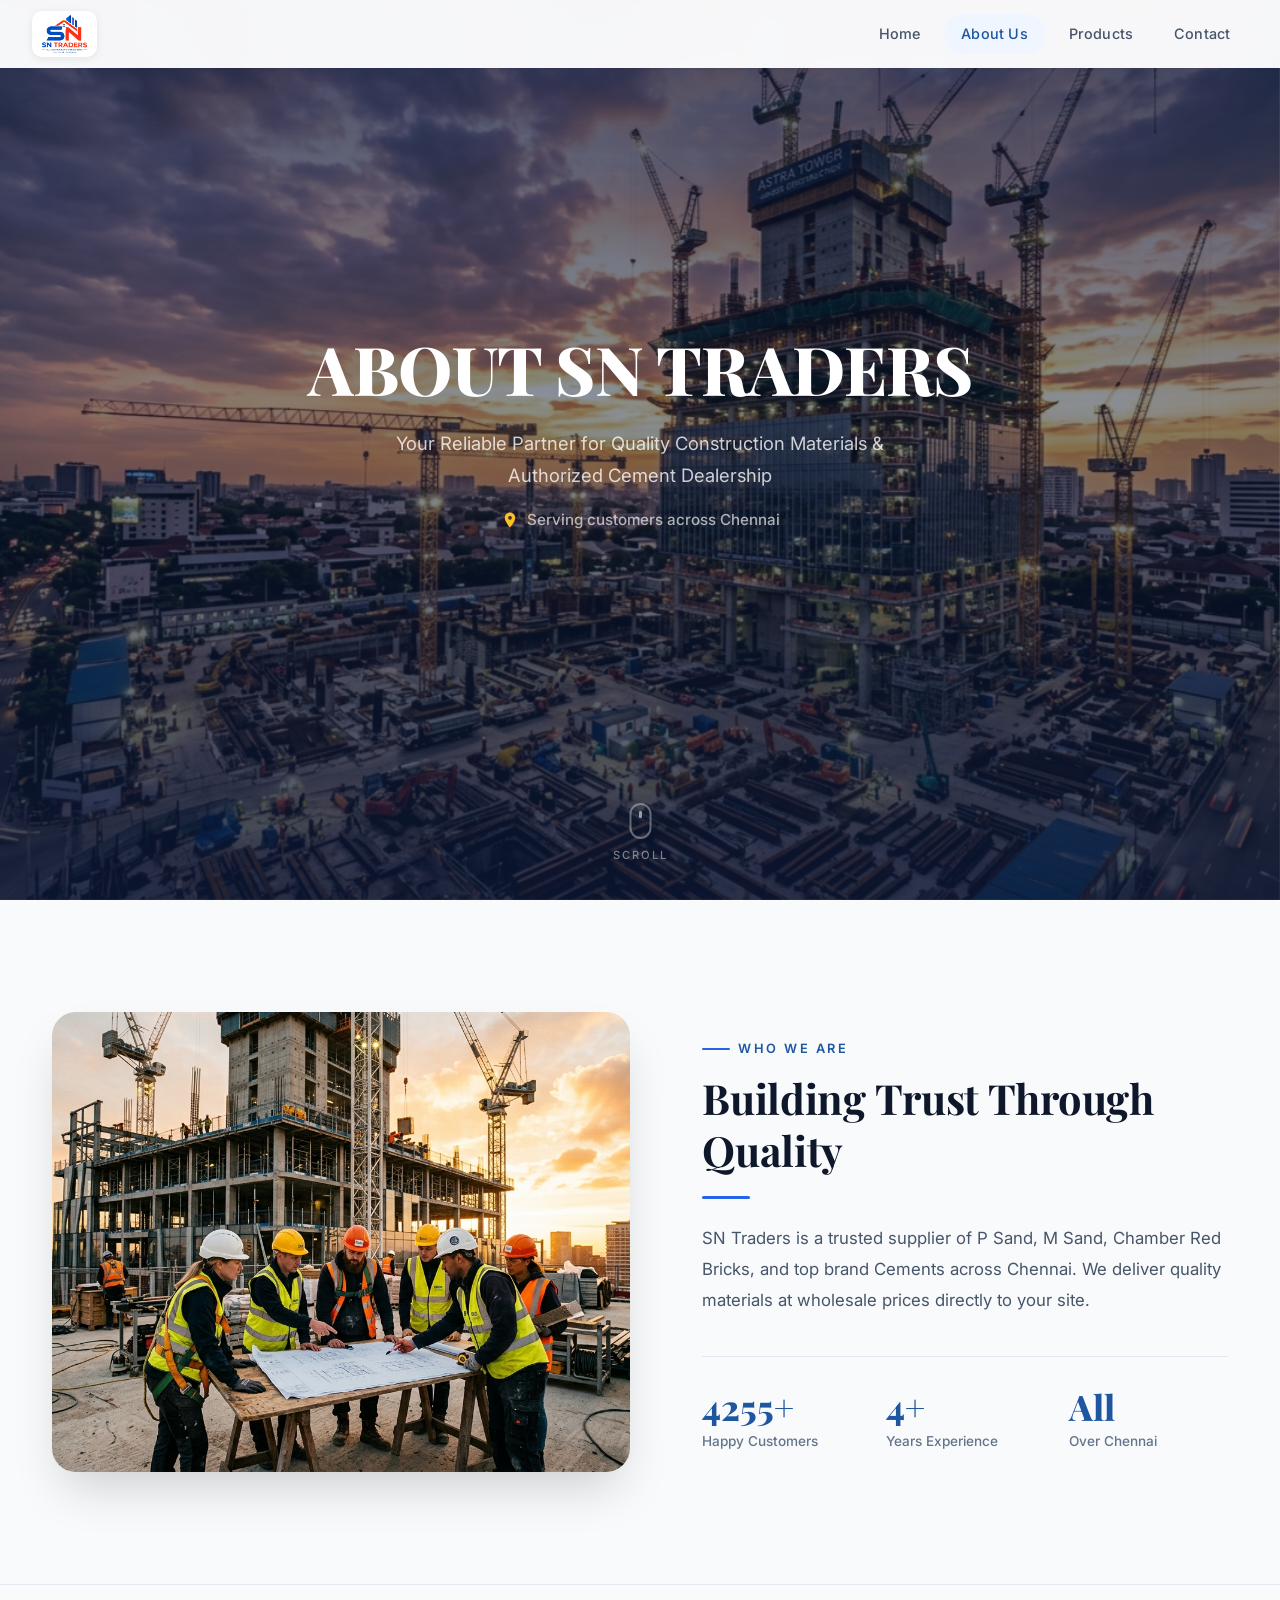
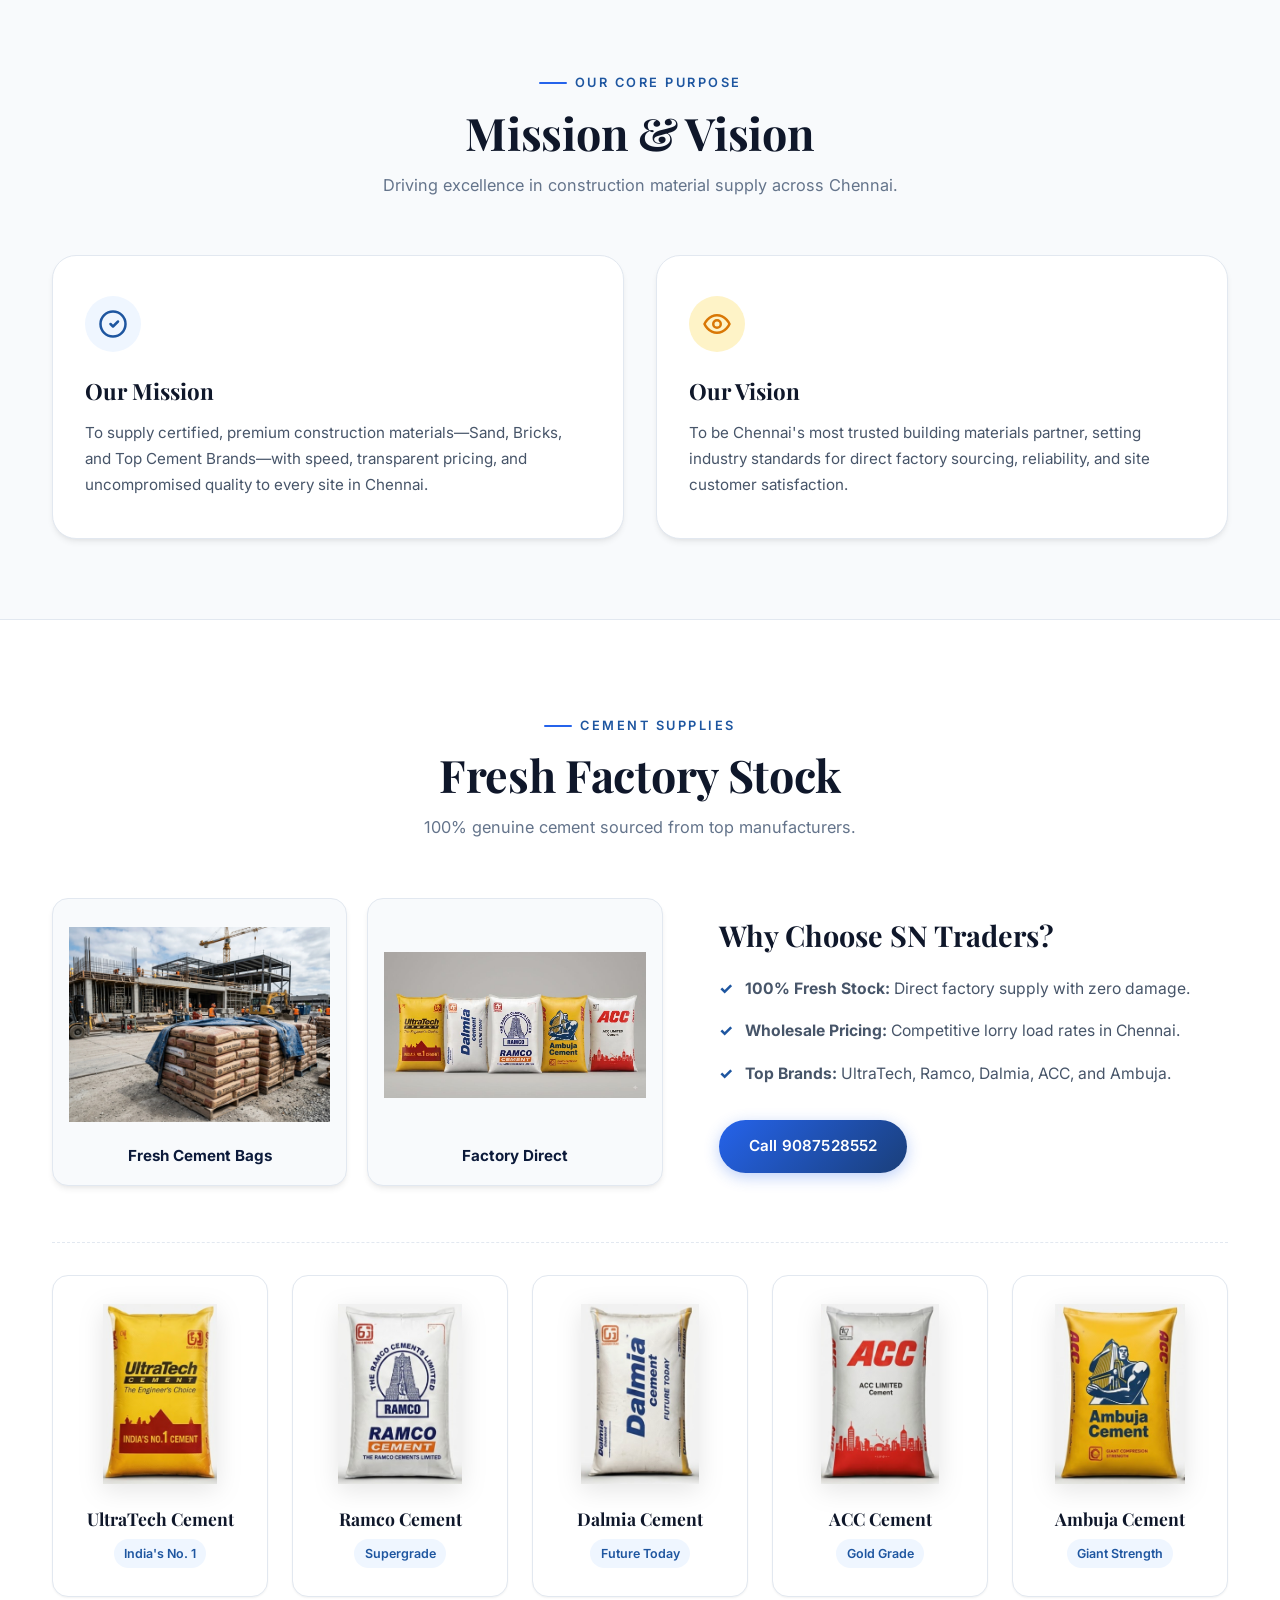
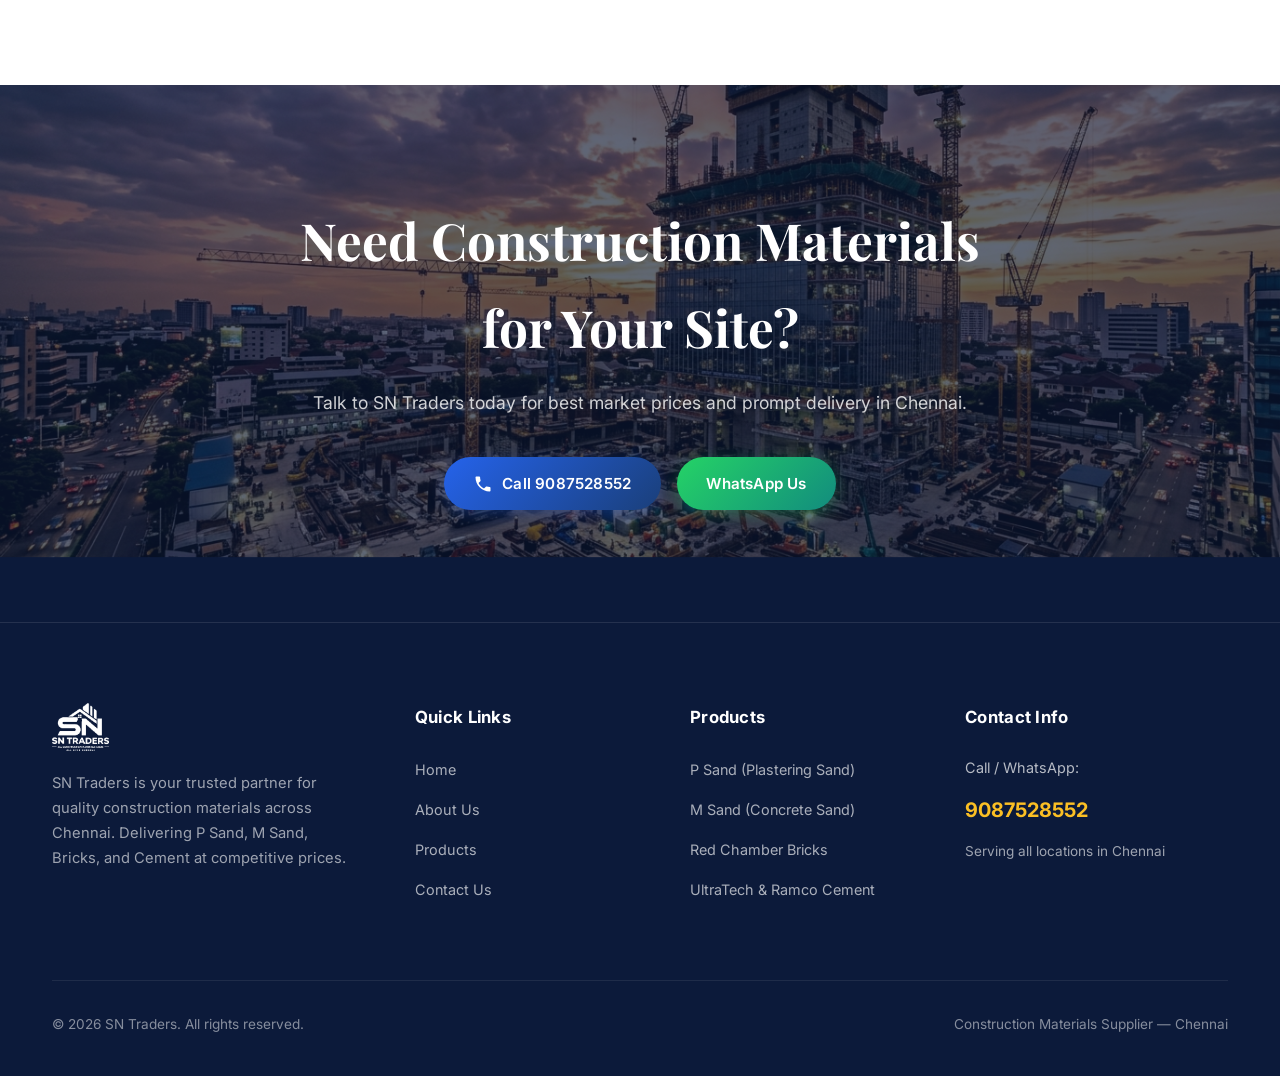
==== about.html @ 4a797c2f "comment change" ====
<!DOCTYPE html>
<html lang="en">
<head>
  <meta charset="UTF-8">
  <meta name="viewport" content="width=device-width, initial-scale=1.0">
  <title>About Us — SN Traders | Construction Materials Chennai</title>
  <meta name="description" content="Learn about SN Traders — Chennai's trusted supplier of premium construction materials including P Sand, M Sand, Bricks, and authorized Cement dealership with fast delivery across Chennai.">
  <link rel="stylesheet" href="style.css">
  <link rel="icon" type="image/png" href="logo.png">
</head>
<body class="inner-page">

  <!-- ========== PAGE LOADER ========== -->
  <div class="page-loader" id="pageLoader">
    <div class="loader-content">
      <img src="logo.png" alt="SN Traders" class="loader-logo">
      <div class="loader-line-track">
        <div class="loader-line-fill"></div>
      </div>
    </div>
  </div>

  <!-- ========== NAVIGATION ========== -->
  <nav class="navbar" id="navbar">
    <div class="container">
      <a href="index.html" class="nav-logo">
        <img src="logo.png" alt="SN Traders Logo" class="nav-logo-img">
      </a>
      <div class="nav-links" id="navLinks">
        <a href="index.html">Home</a>
        <a href="about.html" class="active">About Us</a>
        <a href="products.html">Products</a>
        <a href="contact.html">Contact</a>
      </div>
      <div class="nav-hamburger" id="navHamburger" aria-label="Toggle menu">
        <span></span><span></span><span></span>
      </div>
    </div>
  </nav>

  <!-- ========== 1. CINEMATIC HERO SECTION ========== -->
  <section class="hero" id="aboutHero">
    <div class="hero-bg" id="heroBg">
      <img src="about-hero.jpg" alt="Modern construction project in Chennai" loading="eager">
    </div>
    <div class="hero-content">
      <h1 class="reveal-hero" data-delay="1">
        ABOUT SN TRADERS
      </h1>
      <p class="hero-subtitle reveal-hero" data-delay="2">
        Your Reliable Partner for Quality Construction Materials & Authorized Cement Dealership
      </p>
      <div class="hero-location reveal-hero" data-delay="3">
        <svg viewBox="0 0 24 24"><path d="M12 2C8.13 2 5 5.13 5 9c0 5.25 7 13 7 13s7-7.75 7-13c0-3.87-3.13-7-7-7zm0 9.5a2.5 2.5 0 010-5 2.5 2.5 0 010 5z"/></svg>
        Serving customers across Chennai
      </div>
    </div>
    <div class="scroll-indicator" id="scrollIndicator">
      <div class="mouse"></div>
      <span>Scroll</span>
    </div>
  </section>

  <!-- ========== 2. ABOUT SN TRADERS ========== -->
  <section class="about-section" id="aboutUs">
    <div class="container">
      <div class="about-grid">
        <div class="about-image-wrapper reveal-left">
          <img src="about.jpg" alt="SN Traders construction site planning" loading="lazy">
          <div class="about-image-accent"></div>
        </div>
        <div class="about-content">
          <div class="section-label reveal">Who We Are</div>
          <h2 class="reveal">Building Trust Through Quality</h2>
          <div class="heading-accent-line reveal"></div>
          <p class="reveal">
            SN Traders is a trusted supplier of P Sand, M Sand, Chamber Red Bricks, and top brand Cements across Chennai. We deliver quality materials at wholesale prices directly to your site.
          </p>
          <div class="about-stats reveal">
            <div class="about-stat">
              <div class="stat-number">5000+</div>
              <div class="stat-label">Happy Customers</div>
            </div>
            <div class="about-stat">
              <div class="stat-number">5+</div>
              <div class="stat-label">Years Experience</div>
            </div>
            <div class="about-stat">
              <div class="stat-number">All</div>
              <div class="stat-label">Over Chennai</div>
            </div>
          </div>
        </div>
      </div>
    </div>
  </section>

  <!-- ========== 2.5 MISSION & VISION SECTION ========== -->
  <section class="mission-vision-section" style="padding: 5rem 0; background: var(--gray-50); border-top: 1px solid var(--gray-200);">
    <div class="container">
      <div class="section-header reveal">
        <div class="section-label">Our Core Purpose</div>
        <h2>Mission & Vision</h2>
        <p>Driving excellence in construction material supply across Chennai.</p>
      </div>

      <div class="mission-vision-grid" style="display: grid; grid-template-columns: repeat(2, 1fr); gap: 2rem; margin-top: 2rem;">
        <div class="mv-card reveal stagger-1" style="background: var(--white); padding: 2.5rem 2rem; border-radius: var(--radius-xl); border: 1px solid var(--gray-200); box-shadow: var(--shadow-md); transition: transform 0.35s ease;">
          <div style="width: 56px; height: 56px; border-radius: 50%; background: var(--blue-50); color: var(--blue-600); display: flex; align-items: center; justify-content: center; margin-bottom: 1.25rem;">
            <svg width="30" height="30" viewBox="0 0 24 24" fill="none" stroke="currentColor" stroke-width="2" stroke-linecap="round" stroke-linejoin="round"><circle cx="12" cy="12" r="10"/><path d="m16 10-4 4-2-2"/></svg>
          </div>
          <h3 style="font-family: var(--font-display); font-size: 1.4rem; font-weight: 700; color: var(--gray-900); margin-bottom: 0.6rem;">Our Mission</h3>
          <p style="color: var(--gray-600); font-size: 0.95rem; line-height: 1.7;">To supply certified, premium construction materials—Sand, Bricks, and Top Cement Brands—with speed, transparent pricing, and uncompromised quality to every site in Chennai.</p>
        </div>

        <div class="mv-card reveal stagger-2" style="background: var(--white); padding: 2.5rem 2rem; border-radius: var(--radius-xl); border: 1px solid var(--gray-200); box-shadow: var(--shadow-md); transition: transform 0.35s ease;">
          <div style="width: 56px; height: 56px; border-radius: 50%; background: #fef3c7; color: #d97706; display: flex; align-items: center; justify-content: center; margin-bottom: 1.25rem;">
            <svg width="30" height="30" viewBox="0 0 24 24" fill="none" stroke="currentColor" stroke-width="2" stroke-linecap="round" stroke-linejoin="round"><path d="M2 12s3-7 10-7 10 7 10 7-3 7-10 7-10-7-10-7z"/><circle cx="12" cy="12" r="3"/></svg>
          </div>
          <h3 style="font-family: var(--font-display); font-size: 1.4rem; font-weight: 700; color: var(--gray-900); margin-bottom: 0.6rem;">Our Vision</h3>
          <p style="color: var(--gray-600); font-size: 0.95rem; line-height: 1.7;">To be Chennai's most trusted building materials partner, setting industry standards for direct factory sourcing, reliability, and site customer satisfaction.</p>
        </div>
      </div>
    </div>
  </section>

  <!-- ========== 3. CEMENT DEALERSHIP SHOWCASE SECTION ========== -->
  <section style="padding: 5.5rem 0; background: var(--white); border-top: 1px solid var(--gray-200);">
    <div class="container">
      <div class="section-header reveal">
        <div class="section-label">Cement Supplies</div>
        <h2>Fresh Factory Stock</h2>
        <p>100% genuine cement sourced from top manufacturers.</p>
      </div>

      <div style="display: grid; grid-template-columns: 1.2fr 1fr; gap: 3.5rem; align-items: center; margin-bottom: 3.5rem;">
        <div class="reveal-left">
          <div style="display: grid; grid-template-columns: repeat(2, 1fr); gap: 1.25rem;">
            <div style="border-radius: var(--radius-lg); overflow: hidden; box-shadow: var(--shadow-md); border: 1px solid var(--gray-200); background: #f8fafc; padding: 1rem; text-align: center;">
              <img src="cement-single.jpg" alt="Premium Cement Bag Supply" style="height: 220px; object-fit: contain; margin: 0 auto;">
              <div style="font-weight: 700; font-size: 0.95rem; margin-top: 0.5rem; color: var(--blue-900);">Fresh Cement Bags</div>
            </div>
            <div style="border-radius: var(--radius-lg); overflow: hidden; box-shadow: var(--shadow-md); border: 1px solid var(--gray-200); background: #f8fafc; padding: 1rem; text-align: center;">
              <img src="cement-quality.jpg" alt="Quality Cement Warehouse Supply" style="height: 220px; object-fit: contain; margin: 0 auto;">
              <div style="font-weight: 700; font-size: 0.95rem; margin-top: 0.5rem; color: var(--blue-900);">Factory Direct</div>
            </div>
          </div>
        </div>

        <div class="reveal-right">
          <h3 style="font-family: var(--font-display); font-size: 1.8rem; font-weight: 700; color: var(--gray-900); margin-bottom: 1rem;">Why Choose SN Traders?</h3>
          <ul style="display: flex; flex-direction: column; gap: 1rem; color: var(--gray-600); font-size: 0.98rem;">
            <li style="display: flex; gap: 0.75rem; align-items: flex-start;">
              <span style="color: var(--blue-600); font-weight: 800;">✓</span>
              <div><strong>100% Fresh Stock:</strong> Direct factory supply with zero damage.</div>
            </li>
            <li style="display: flex; gap: 0.75rem; align-items: flex-start;">
              <span style="color: var(--blue-600); font-weight: 800;">✓</span>
              <div><strong>Wholesale Pricing:</strong> Competitive lorry load rates in Chennai.</div>
            </li>
            <li style="display: flex; gap: 0.75rem; align-items: flex-start;">
              <span style="color: var(--blue-600); font-weight: 800;">✓</span>
              <div><strong>Top Brands:</strong> UltraTech, Ramco, Dalmia, ACC, and Ambuja.</div>
            </li>
          </ul>
          <div style="margin-top: 2rem;">
            <a href="tel:9087528552" class="btn btn-primary">Call 9087528552</a>
          </div>
        </div>
      </div>

      <!-- Cement Brand Cards Grid -->
      <div class="brand-cards-grid" style="margin-top: 2rem; padding-top: 2rem; border-top: 1px dashed var(--gray-200);">
        <div class="cement-brand-card reveal stagger-1">
          <div class="cement-brand-img-box">
            <img src="cement-ultratech.png" alt="UltraTech Cement">
          </div>
          <h4>UltraTech Cement</h4>
          <span class="cement-brand-tag">India's No. 1</span>
        </div>

        <div class="cement-brand-card reveal stagger-2">
          <div class="cement-brand-img-box">
            <img src="cement-ramco.png" alt="Ramco Cement">
          </div>
          <h4>Ramco Cement</h4>
          <span class="cement-brand-tag">Supergrade</span>
        </div>

        <div class="cement-brand-card reveal stagger-3">
          <div class="cement-brand-img-box">
            <img src="cement-dalmia.png" alt="Dalmia Cement">
          </div>
          <h4>Dalmia Cement</h4>
          <span class="cement-brand-tag">Future Today</span>
        </div>

        <div class="cement-brand-card reveal stagger-4">
          <div class="cement-brand-img-box">
            <img src="cement-acc.png" alt="ACC Cement">
          </div>
          <h4>ACC Cement</h4>
          <span class="cement-brand-tag">Gold Grade</span>
        </div>

        <div class="cement-brand-card reveal stagger-5">
          <div class="cement-brand-img-box">
            <img src="cement-ambuja.png" alt="Ambuja Cement">
          </div>
          <h4>Ambuja Cement</h4>
          <span class="cement-brand-tag">Giant Strength</span>
        </div>
      </div>
    </div>
  </section>

  <!-- ========== 4. FINAL CALL TO ACTION ========== -->
  <section class="final-cta">
    <div class="final-cta-bg">
      <img src="about-hero.jpg" alt="Construction background">
    </div>
    <div class="final-cta-content reveal">
      <h2>Need Construction Materials for Your Site?</h2>
      <p>Talk to SN Traders today for best market prices and prompt delivery in Chennai.</p>
      <div class="hero-buttons">
        <a href="tel:9087528552" class="btn btn-primary">
          <svg viewBox="0 0 24 24" fill="currentColor"><path d="M6.62 10.79c1.44 2.83 3.76 5.14 6.59 6.59l2.2-2.2c.27-.27.67-.36 1.02-.24 1.12.37 2.33.57 3.57.57.55 0 1 .45 1 1V20c0 .55-.45 1-1 1-9.39 0-17-7.61-17-17 0-.55.45-1 1-1h3.5c.55 0 1 .45 1 1 0 1.25.2 2.45.57 3.57.11.35.03.74-.25 1.02l-2.2 2.2z"/></svg>
          Call 9087528552
        </a>
        <a href="https://wa.me/919087528552?text=Hi%20SN%20Traders%2C%20I%20want%20to%20know%20more%20about%20your%20services." class="btn btn-whatsapp" target="_blank" rel="noopener">
          WhatsApp Us
        </a>
      </div>
    </div>
  </section>

  <!-- ========== FOOTER ========== -->
  <footer class="footer">
    <div class="container">
      <div class="footer-grid">
        <div class="footer-brand">
          <img src="logo-white.png" alt="SN Traders Logo" style="height: 48px;">
          <p>SN Traders is your trusted partner for quality construction materials across Chennai. Delivering P Sand, M Sand, Bricks, and Cement at competitive prices.</p>
        </div>
        <div>
          <h4 class="footer-heading">Quick Links</h4>
          <ul class="footer-links">
            <li><a href="index.html">Home</a></li>
            <li><a href="about.html">About Us</a></li>
            <li><a href="products.html">Products</a></li>
            <li><a href="contact.html">Contact Us</a></li>
          </ul>
        </div>
        <div>
          <h4 class="footer-heading">Products</h4>
          <ul class="footer-links">
            <li><a href="products.html">P Sand (Plastering Sand)</a></li>
            <li><a href="products.html">M Sand (Concrete Sand)</a></li>
            <li><a href="products.html">Red Chamber Bricks</a></li>
            <li><a href="products.html">UltraTech & Ramco Cement</a></li>
          </ul>
        </div>
        <div>
          <h4 class="footer-heading">Contact Info</h4>
          <p style="color: rgba(255,255,255,.7); font-size: .9rem; margin-bottom: .8rem;">Call / WhatsApp:</p>
          <a href="tel:9087528552" style="font-size: 1.25rem; font-weight: 700; color: var(--yellow-400);">9087528552</a>
          <p style="color: rgba(255,255,255,.6); font-size: .85rem; margin-top: .8rem;">Serving all locations in Chennai</p>
        </div>
      </div>
      <div class="footer-bottom">
        <div>© 2026 SN Traders. All rights reserved.</div>
        <div>Construction Materials Supplier — Chennai</div>
      </div>
    </div>
  </footer>

  <script src="script.js"></script>
</body>
</html>
---- style.css ----
/* ============================================
   SN TRADERS — Premium Construction Website
   Design System & Creative Contact / Product Styling
   ============================================ */
@import url('https://fonts.googleapis.com/css2?family=Inter:wght@300;400;500;600;700;800;900&family=Playfair+Display:ital,wght@0,400;0,500;0,600;0,700;0,800;1,400;1,500;1,600;1,700&display=swap');

:root {
  --blue-900: #0c1a3a; 
  --blue-800: #102a5a; 
  --blue-700: #1a3f7a;
  --blue-600: #1e56a0; 
  --blue-500: #2563eb; 
  --blue-400: #5b8dee;
  --blue-100: #dbeafe; 
  --blue-50:  #eff6ff;

  --red-600: #c62828; 
  --red-500: #dc3545;

  --yellow-500: #f59e0b; 
  --yellow-400: #fbbf24; 
  --yellow-100: #fef3c7;

  --white:    #ffffff; 
  --gray-50:  #f8fafc; 
  --gray-100: #f1f5f9;
  --gray-200: #e2e8f0; 
  --gray-300: #cbd5e1; 
  --gray-400: #94a3b8;
  --gray-500: #64748b; 
  --gray-600: #475569; 
  --gray-700: #334155;
  --gray-800: #1e293b; 
  --gray-900: #0f172a;

  --font-sans: 'Inter', -apple-system, BlinkMacSystemFont, sans-serif;
  --font-display: 'Playfair Display', Georgia, serif;

  --ease: cubic-bezier(0.4, 0, 0.2, 1);
  --ease-spring: cubic-bezier(0.34, 1.56, 0.64, 1);

  --shadow-sm: 0 1px 2px rgba(0,0,0,.05);
  --shadow-md: 0 4px 6px -1px rgba(0,0,0,.07), 0 2px 4px -2px rgba(0,0,0,.05);
  --shadow-lg: 0 10px 15px -3px rgba(0,0,0,.08), 0 4px 6px -4px rgba(0,0,0,.04);
  --shadow-xl: 0 20px 25px -5px rgba(0,0,0,.08), 0 8px 10px -6px rgba(0,0,0,.04);
  --shadow-2xl: 0 25px 50px -12px rgba(0,0,0,.18);

  --radius-md: 10px; 
  --radius-lg: 16px; 
  --radius-xl: 24px; 
  --radius-full: 9999px;
}

/* === RESET & BASE === */
*, *::before, *::after {
  margin: 0;
  padding: 0;
  box-sizing: border-box;
}

html {
  scroll-behavior: smooth;
  -webkit-font-smoothing: antialiased;
  font-size: 16px;
}

body {
  font-family: var(--font-sans);
  color: var(--gray-900);
  background: var(--white);
  line-height: 1.7;
  overflow-x: hidden;
}

img {
  max-width: 100%;
  height: auto;
  display: block;
}

a {
  text-decoration: none;
  color: inherit;
}

ul {
  list-style: none;
}

.container {
  max-width: 1240px;
  margin: 0 auto;
  padding: 0 2rem;
}

/* === PAGE LOADER === */
.page-loader {
  position: fixed;
  inset: 0;
  z-index: 9999;
  background: var(--blue-900);
  display: flex;
  align-items: center;
  justify-content: center;
  transition: opacity 0.6s var(--ease), visibility 0.6s var(--ease);
}

.page-loader.loaded {
  opacity: 0;
  visibility: hidden;
}

.loader-content {
  text-align: center;
}

.loader-logo {
  height: 64px;
  width: auto;
  margin-bottom: 1.5rem;
}

.loader-line-track {
  width: 160px;
  height: 3px;
  background: rgba(255,255,255,0.15);
  border-radius: 3px;
  overflow: hidden;
  margin: 0 auto;
}

.loader-line-fill {
  width: 100%;
  height: 100%;
  background: linear-gradient(90deg, var(--yellow-400), var(--blue-400));
  animation: loaderPulse 1.2s infinite ease-in-out;
  transform-origin: left;
}

@keyframes loaderPulse {
  0% { transform: scaleX(0); }
  50% { transform: scaleX(0.7); }
  100% { transform: scaleX(1); }
}

/* === ANIMATIONS === */
.reveal-hero {
  opacity: 0;
  animation: heroFadeUp 0.8s cubic-bezier(0.16, 1, 0.3, 1) forwards;
}
.reveal-hero[data-delay="1"] { animation-delay: 0.15s; }
.reveal-hero[data-delay="2"] { animation-delay: 0.3s; }
.reveal-hero[data-delay="3"] { animation-delay: 0.45s; }
.reveal-hero[data-delay="4"] { animation-delay: 0.6s; }

@keyframes heroFadeUp {
  0% { opacity: 0; transform: translateY(25px); }
  100% { opacity: 1; transform: translateY(0); }
}

.reveal {
  opacity: 1;
  transform: translateY(0);
  transition: opacity .7s var(--ease), transform .7s var(--ease);
}
.reveal-left {
  opacity: 1;
  transform: translateX(0);
  transition: opacity .7s var(--ease), transform .7s var(--ease);
}
.reveal-right {
  opacity: 1;
  transform: translateX(0);
  transition: opacity .7s var(--ease), transform .7s var(--ease);
}
.stagger-1{transition-delay:.1s}.stagger-2{transition-delay:.2s}
.stagger-3{transition-delay:.3s}.stagger-4{transition-delay:.4s}

/* === NAVBAR === */
.navbar {
  position: fixed;
  top: 0;
  left: 0;
  right: 0;
  z-index: 1000;
  padding: 1.15rem 0;
  transition: all .4s var(--ease);
}

.navbar.scrolled {
  background: rgba(255,255,255,.96);
  backdrop-filter: blur(20px) saturate(180%);
  -webkit-backdrop-filter: blur(20px) saturate(180%);
  box-shadow: 0 1px 3px rgba(0,0,0,.05), 0 4px 16px rgba(0,0,0,.03);
  padding: .7rem 0;
}

.navbar .container {
  max-width: 100%;
  padding: 0 2rem;
  display: flex;
  align-items: center;
  justify-content: space-between;
}

.nav-logo {
  display: flex;
  align-items: center;
  gap: .75rem;
  background: #ffffff;
  padding: 6px 14px;
  border-radius: 10px;
  box-shadow: 0 4px 16px rgba(0,0,0,.15);
  transition: all .4s var(--ease);
}

.nav-logo-img {
  height: 44px;
  width: auto;
  object-fit: contain;
  transition: all .4s var(--ease);
}

.navbar.scrolled .nav-logo {
  padding: 4px 10px;
  box-shadow: 0 2px 8px rgba(0,0,0,.08);
}

.navbar.scrolled .nav-logo-img {
  height: 38px;
}

.nav-links {
  display: flex;
  align-items: center;
  gap: .35rem;
}

.nav-links a {
  font-weight: 500;
  font-size: .9rem;
  color: rgba(255,255,255,.85);
  padding: .5rem 1.1rem;
  border-radius: var(--radius-full);
  transition: all .3s var(--ease);
  letter-spacing: .2px;
}

.nav-links a:hover, .nav-links a.active {
  color: var(--white);
  background: rgba(255,255,255,.15);
}

.navbar.scrolled .nav-links a {
  color: var(--gray-600);
}

.navbar.scrolled .nav-links a:hover, .navbar.scrolled .nav-links a.active {
  color: var(--blue-600);
  background: var(--blue-50);
}

.nav-hamburger {
  display: none;
  flex-direction: column;
  gap: 5px;
  cursor: pointer;
  padding: 4px;
  z-index: 1001;
}

.nav-hamburger span {
  display: block;
  width: 26px;
  height: 2.5px;
  background: var(--white);
  border-radius: 3px;
  transition: all .3s var(--ease);
}

.navbar.scrolled .nav-hamburger span {
  background: var(--gray-800);
}

.nav-hamburger.open span:nth-child(1) { transform: rotate(45deg) translate(5px, 5px); }
.nav-hamburger.open span:nth-child(2) { opacity: 0; }
.nav-hamburger.open span:nth-child(3) { transform: rotate(-45deg) translate(6px, -6px); }

/* Inner Page Navbar Styling */
body.inner-page .navbar {
  background: rgba(255,255,255,.96);
  box-shadow: 0 1px 3px rgba(0,0,0,.05);
  padding: .7rem 0;
}
body.inner-page .nav-links a {
  color: var(--gray-600);
}
body.inner-page .nav-links a:hover, body.inner-page .nav-links a.active {
  color: var(--blue-600);
  background: var(--blue-50);
}
body.inner-page .nav-hamburger span {
  background: var(--gray-800);
}

/* === HERO SECTION === */
.hero {
  position: relative;
  min-height: 100vh;
  display: flex;
  align-items: center;
  justify-content: center;
  overflow: hidden;
}

.hero-bg {
  position: absolute;
  inset: 0;
  z-index: 0;
}

.hero-bg img {
  width: 100%;
  height: 100%;
  object-fit: cover;
  will-change: transform;
}

.hero-bg::after {
  content: '';
  position: absolute;
  inset: 0;
  background: linear-gradient(180deg, rgba(12,26,58,.72) 0%, rgba(12,26,58,.48) 45%, rgba(12,26,58,.78) 100%);
  z-index: 1;
}

.hero-content {
  position: relative;
  z-index: 2;
  text-align: center;
  max-width: 860px;
  padding: 0 2rem;
}

.hero-logo {
  width: auto;
  height: 140px;
  max-width: 340px;
  object-fit: contain;
  margin: 0 auto 1.5rem;
  background: rgba(255, 255, 255, 0.95);
  padding: 0.85rem 1.75rem;
  border-radius: var(--radius-xl);
  box-shadow: 0 12px 36px rgba(0, 0, 0, 0.35);
  border: 1px solid rgba(255, 255, 255, 0.5);
  backdrop-filter: blur(8px);
  transition: transform 0.4s var(--ease);
}

.hero-logo:hover {
  transform: scale(1.04);
}

.hero h1 {
  font-family: var(--font-display);
  font-size: clamp(2.2rem, 5.5vw, 4.2rem);
  font-weight: 800;
  color: var(--white);
  line-height: 1.12;
  margin-bottom: 1.25rem;
  letter-spacing: -.5px;
}

.hero h1 span {
  background: linear-gradient(135deg, var(--yellow-400), var(--yellow-500));
  -webkit-background-clip: text;
  -webkit-text-fill-color: transparent;
  background-clip: text;
}

.hero-subtitle {
  font-size: clamp(.95rem, 1.8vw, 1.15rem);
  color: rgba(255,255,255,.78);
  max-width: 560px;
  margin: 0 auto 1rem;
  font-weight: 400;
  line-height: 1.75;
}

.hero-location {
  display: inline-flex;
  align-items: center;
  gap: .5rem;
  font-size: .95rem;
  color: rgba(255,255,255,.65);
  margin-bottom: 2.25rem;
  font-weight: 500;
}

.hero-location svg {
  width: 18px;
  height: 18px;
  fill: var(--yellow-400);
}

.hero-buttons {
  display: flex;
  gap: 1rem;
  justify-content: center;
  flex-wrap: wrap;
}

/* === BUTTONS === */
.btn {
  display: inline-flex;
  align-items: center;
  gap: .55rem;
  font-family: var(--font-sans);
  font-weight: 600;
  font-size: .95rem;
  padding: .85rem 1.85rem;
  border-radius: var(--radius-full);
  border: none;
  cursor: pointer;
  transition: all .35s var(--ease);
  letter-spacing: .2px;
  position: relative;
  overflow: hidden;
}

.btn::after {
  content: '';
  position: absolute;
  top: -50%;
  left: -60%;
  width: 50%;
  height: 200%;
  background: linear-gradient(90deg, rgba(255,255,255,0) 0%, rgba(255,255,255,0.3) 50%, rgba(255,255,255,0) 100%);
  transform: rotate(30deg);
  transition: all 0.6s ease;
}

.btn:hover::after {
  left: 130%;
}

.btn svg {
  width: 20px;
  height: 20px;
  flex-shrink: 0;
}

.btn-primary {
  background: linear-gradient(135deg, var(--blue-500), var(--blue-700));
  color: var(--white);
  box-shadow: 0 4px 15px rgba(37,99,235,.3);
}

.btn-primary:hover {
  transform: translateY(-3px) scale(1.02);
  box-shadow: 0 8px 25px rgba(37,99,235,.45);
}

.btn-whatsapp {
  background: linear-gradient(135deg, #25D366, #128C7E);
  color: var(--white);
  box-shadow: 0 4px 15px rgba(37,211,102,.3);
}

.btn-whatsapp:hover {
  transform: translateY(-3px) scale(1.02);
  box-shadow: 0 8px 25px rgba(37,211,102,.45);
}

.btn-outline {
  background: transparent;
  color: var(--blue-600);
  border: 2px solid var(--blue-100);
  font-weight: 600;
}

.btn-outline:hover {
  background: var(--blue-50);
  border-color: var(--blue-400);
  transform: translateY(-3px) scale(1.02);
}

.scroll-indicator {
  position: absolute;
  bottom: 2.2rem;
  left: 50%;
  transform: translateX(-50%);
  z-index: 2;
  display: flex;
  flex-direction: column;
  align-items: center;
  gap: .4rem;
  color: rgba(255,255,255,.45);
  font-size: .7rem;
  font-weight: 500;
  letter-spacing: 2px;
  text-transform: uppercase;
  animation: scrollBounce 2s infinite;
  transition: opacity .4s var(--ease);
}

.scroll-indicator .mouse {
  width: 22px;
  height: 36px;
  border: 2px solid rgba(255,255,255,.35);
  border-radius: 12px;
  position: relative;
}

.scroll-indicator .mouse::after {
  content: '';
  position: absolute;
  top: 6px;
  left: 50%;
  transform: translateX(-50%);
  width: 3px;
  height: 7px;
  background: rgba(255,255,255,.55);
  border-radius: 3px;
  animation: mouseScroll 2s infinite;
}

@keyframes scrollBounce {
  0%,100%{transform:translateX(-50%) translateY(0)}
  50%{transform:translateX(-50%) translateY(8px)}
}

@keyframes mouseScroll {
  0%{opacity:1;transform:translateX(-50%) translateY(0)}
  100%{opacity:0;transform:translateX(-50%) translateY(10px)}
}

/* === SECTION COMMON === */
.section-label {
  display: inline-flex;
  align-items: center;
  gap: .5rem;
  font-size: .8rem;
  font-weight: 600;
  color: var(--blue-600);
  text-transform: uppercase;
  letter-spacing: 2.5px;
  margin-bottom: .75rem;
}

.section-label::before {
  content: '';
  display: block;
  width: 28px;
  height: 2px;
  background: var(--blue-500);
  border-radius: 2px;
}

.section-header {
  text-align: center;
  max-width: 560px;
  margin: 0 auto 3.5rem;
}

.section-header h2 {
  font-family: var(--font-display);
  font-size: clamp(1.8rem, 3.5vw, 2.8rem);
  font-weight: 700;
  color: var(--gray-900);
  line-height: 1.2;
  margin-bottom: .75rem;
  letter-spacing: -.3px;
}

.section-header p {
  font-size: 1.02rem;
  color: var(--gray-500);
  line-height: 1.7;
}

/* === TRUST HIGHLIGHTS SECTION === */
.trust-section {
  padding: 5.5rem 0;
  background: var(--white);
  border-bottom: 1px solid var(--gray-100);
}

.trust-grid {
  display: grid;
  grid-template-columns: repeat(4, 1fr);
  gap: 1.5rem;
}

.trust-card {
  text-align: center;
  padding: 2.5rem 1.5rem;
  border-radius: var(--radius-lg);
  transition: all .4s var(--ease);
  border: 1px solid transparent;
  position: relative;
}

.trust-card:hover {
  background: var(--gray-50);
  border-color: var(--gray-200);
  transform: translateY(-5px);
  box-shadow: var(--shadow-lg);
}

.trust-icon {
  width: 60px;
  height: 60px;
  margin: 0 auto 1.2rem;
  border-radius: var(--radius-lg);
  display: flex;
  align-items: center;
  justify-content: center;
}

.trust-icon.blue { background: var(--blue-50); color: var(--blue-600); }
.trust-icon.red { background: #fef2f2; color: var(--red-500); }
.trust-icon.yellow { background: var(--yellow-100); color: var(--yellow-500); }
.trust-icon.green { background: #ecfdf5; color: #059669; }

.trust-card h3 {
  font-size: 1rem;
  font-weight: 700;
  color: var(--gray-900);
  margin-bottom: .4rem;
  letter-spacing: -.1px;
}

.trust-card p {
  font-size: .86rem;
  color: var(--gray-500);
  line-height: 1.55;
}

/* === ABOUT SECTION === */
.about-section {
  padding: 7rem 0;
  background: var(--gray-50);
}

.about-grid {
  display: grid;
  grid-template-columns: 1.1fr 1fr;
  gap: 4.5rem;
  align-items: center;
}

.about-image-wrapper {
  position: relative;
  border-radius: var(--radius-xl);
  overflow: hidden;
  box-shadow: var(--shadow-2xl);
}

.about-image-wrapper img {
  width: 100%;
  height: 460px;
  object-fit: cover;
  transition: transform .6s var(--ease);
}

.about-image-wrapper:hover img {
  transform: scale(1.04);
}

.about-content h2 {
  font-family: var(--font-display);
  font-size: clamp(1.8rem, 3.5vw, 2.6rem);
  font-weight: 700;
  color: var(--gray-900);
  line-height: 1.25;
  margin-bottom: 1.25rem;
  letter-spacing: -.3px;
}

.about-content p {
  font-size: 1.05rem;
  color: var(--gray-600);
  line-height: 1.85;
  margin-bottom: 1.5rem;
}

.heading-accent-line {
  width: 48px;
  height: 3px;
  background: var(--blue-500);
  border-radius: 2px;
  margin-bottom: 1.5rem;
}

.about-stats {
  display: grid;
  grid-template-columns: repeat(3, 1fr);
  gap: 1.5rem;
  margin-top: 2.5rem;
  padding-top: 2rem;
  border-top: 1px solid var(--gray-200);
}

.stat-number {
  font-family: var(--font-display);
  font-size: 2.2rem;
  font-weight: 800;
  color: var(--blue-600);
  line-height: 1;
  margin-bottom: .35rem;
}

.stat-label {
  font-size: .85rem;
  color: var(--gray-500);
  font-weight: 500;
}

/* === PRODUCTS SECTION === */
.products-section {
  padding: 7rem 0;
  background: var(--white);
}

.products-grid {
  display: grid;
  grid-template-columns: repeat(4, 1fr);
  gap: 1.75rem;
}

.product-card {
  background: var(--white);
  border-radius: var(--radius-xl);
  overflow: hidden;
  border: 1px solid var(--gray-200);
  box-shadow: var(--shadow-sm);
  transition: all .4s var(--ease);
  display: flex;
  flex-direction: column;
  position: relative;
}

.product-card-premium {
  border: 1px solid var(--gray-200);
  background: linear-gradient(180deg, #ffffff 0%, #fcfdfe 100%);
}

.product-card-premium::before {
  content: '';
  position: absolute;
  top: 0;
  left: 0;
  right: 0;
  height: 4px;
  background: linear-gradient(90deg, var(--blue-600), var(--yellow-400));
  opacity: 0.8;
  transition: height 0.3s ease;
}

.product-card-premium:hover::before {
  height: 6px;
}

.product-card:hover {
  transform: translateY(-8px);
  box-shadow: var(--shadow-xl);
  border-color: var(--blue-300);
}

.product-image {
  position: relative;
  height: 250px;
  overflow: hidden;
  background: linear-gradient(180deg, #f8fafc 0%, #edf2f7 100%);
  display: flex;
  align-items: center;
  justify-content: center;
  padding: 1.25rem;
}

.product-image img {
  max-width: 100%;
  max-height: 100%;
  width: auto;
  height: auto;
  object-fit: contain;
  transition: transform .6s var(--ease);
  filter: drop-shadow(0 10px 20px rgba(0,0,0,0.12));
}

.product-card:hover .product-image img {
  transform: scale(1.09);
}

.product-badge {
  position: absolute;
  top: 1rem;
  right: 1rem;
  background: rgba(12,26,58,.88);
  backdrop-filter: blur(8px);
  color: var(--white);
  font-size: .75rem;
  font-weight: 700;
  padding: .35rem .85rem;
  border-radius: var(--radius-full);
  letter-spacing: .5px;
  box-shadow: var(--shadow-sm);
}

.product-rating {
  display: inline-flex;
  align-items: center;
  gap: 4px;
  font-size: 0.76rem;
  font-weight: 700;
  color: #b45309;
  background: #fef3c7;
  padding: 0.2rem 0.65rem;
  border-radius: var(--radius-full);
  width: fit-content;
  margin-bottom: 0.5rem;
}

.product-body {
  padding: 1.85rem;
  display: flex;
  flex-direction: column;
  flex-grow: 1;
}

.product-body h3 {
  font-family: var(--font-display);
  font-size: 1.3rem;
  font-weight: 700;
  color: var(--gray-900);
  margin-bottom: .4rem;
}

.product-body p {
  font-size: .9rem;
  color: var(--gray-600);
  line-height: 1.6;
  margin-bottom: 1.5rem;
}

.product-buttons {
  margin-top: auto;
  display: flex;
  gap: .75rem;
}

.product-buttons .btn {
  flex: 1;
  justify-content: center;
  padding: .7rem 1rem;
  font-size: .88rem;
}

/* === CEMENT BRANDS PROCUREMENT SHOWCASE === */
.brands-section {
  padding: 6rem 0;
  background: var(--gray-50);
  border-top: 1px solid var(--gray-200);
}

.brand-cards-grid {
  display: grid;
  grid-template-columns: repeat(5, 1fr);
  gap: 1.5rem;
  margin-top: 2.5rem;
}

.cement-brand-card {
  background: var(--white);
  border-radius: var(--radius-lg);
  padding: 1.75rem 1.25rem;
  border: 1px solid var(--gray-200);
  box-shadow: var(--shadow-sm);
  transition: all 0.35s var(--ease);
  display: flex;
  flex-direction: column;
  align-items: center;
  text-align: center;
  position: relative;
}

.cement-brand-card:hover {
  transform: translateY(-6px);
  box-shadow: var(--shadow-lg);
  border-color: var(--blue-400);
}

.cement-brand-img-box {
  height: 180px;
  width: 100%;
  display: flex;
  align-items: center;
  justify-content: center;
  margin-bottom: 1.25rem;
}

.cement-brand-img-box img {
  max-width: 100%;
  max-height: 100%;
  object-fit: contain;
  transition: transform 0.4s var(--ease);
  filter: drop-shadow(0 6px 12px rgba(0,0,0,0.1));
}

.cement-brand-card:hover .cement-brand-img-box img {
  transform: scale(1.08);
}

.cement-brand-card h4 {
  font-family: var(--font-display);
  font-size: 1.1rem;
  font-weight: 700;
  color: var(--gray-900);
  margin-bottom: 0.35rem;
}

.cement-brand-tag {
  font-size: 0.78rem;
  color: var(--blue-600);
  font-weight: 600;
  background: var(--blue-50);
  padding: 0.25rem 0.65rem;
  border-radius: var(--radius-full);
}

@media (max-width: 1024px) {
  .brand-cards-grid { grid-template-columns: repeat(3, 1fr); }
}

@media (max-width: 640px) {
  .brand-cards-grid { grid-template-columns: repeat(2, 1fr); }
}


/* === CREATIVE CONTACT PAGE STYLING === */
.contact-hero-creative {
  background: linear-gradient(135deg, var(--blue-900) 0%, var(--blue-800) 100%);
  color: var(--white);
  padding: 6rem 0 4rem;
  text-align: center;
  position: relative;
  overflow: hidden;
}

.contact-hero-creative::before {
  content: '';
  position: absolute;
  top: -50%;
  left: -20%;
  width: 600px;
  height: 600px;
  background: radial-gradient(circle, rgba(37,99,235,0.2) 0%, transparent 70%);
  pointer-events: none;
}

.creative-contact-grid {
  display: grid;
  grid-template-columns: repeat(3, 1fr);
  gap: 2rem;
  margin-bottom: 4rem;
}

.contact-card-creative {
  background: var(--white);
  border-radius: var(--radius-xl);
  padding: 2.5rem 2rem;
  border: 1px solid var(--gray-200);
  box-shadow: var(--shadow-md);
  transition: all 0.4s var(--ease);
  position: relative;
  overflow: hidden;
  display: flex;
  flex-direction: column;
  align-items: center;
  text-align: center;
}

.contact-card-creative:hover {
  transform: translateY(-8px);
  box-shadow: var(--shadow-xl);
  border-color: var(--blue-400);
}

.contact-card-creative.phone-card::before {
  content: '';
  position: absolute;
  top: 0;
  left: 0;
  width: 100%;
  height: 4px;
  background: linear-gradient(90deg, var(--blue-500), var(--blue-600));
}

.contact-card-creative.wa-card::before {
  content: '';
  position: absolute;
  top: 0;
  left: 0;
  width: 100%;
  height: 4px;
  background: linear-gradient(90deg, #25D366, #128C7E);
}

.contact-card-creative.geo-card::before {
  content: '';
  position: absolute;
  top: 0;
  left: 0;
  width: 100%;
  height: 4px;
  background: linear-gradient(90deg, var(--yellow-500), #f97316);
}

.creative-icon-wrapper {
  width: 68px;
  height: 68px;
  border-radius: var(--radius-full);
  display: flex;
  align-items: center;
  justify-content: center;
  margin-bottom: 1.25rem;
  position: relative;
}

.creative-icon-wrapper.phone {
  background: var(--blue-50);
  color: var(--blue-600);
}

.creative-icon-wrapper.wa {
  background: #ecfdf5;
  color: #25D366;
}

.creative-icon-wrapper.geo {
  background: var(--yellow-100);
  color: #d97706;
}

.live-badge-online {
  display: inline-flex;
  align-items: center;
  gap: 6px;
  background: #ecfdf5;
  color: #059669;
  font-size: 0.75rem;
  font-weight: 700;
  padding: 0.25rem 0.75rem;
  border-radius: var(--radius-full);
  margin-bottom: 0.85rem;
  text-transform: uppercase;
  letter-spacing: 0.5px;
}

.live-dot {
  width: 8px;
  height: 8px;
  background: #10b981;
  border-radius: 50%;
  animation: pulseDot 1.5s infinite;
}

@keyframes pulseDot {
  0% { transform: scale(0.95); box-shadow: 0 0 0 0 rgba(16, 185, 129, 0.7); }
  70% { transform: scale(1); box-shadow: 0 0 0 8px rgba(16, 185, 129, 0); }
  100% { transform: scale(0.95); box-shadow: 0 0 0 0 rgba(16, 185, 129, 0); }
}

.gps-coords-tag {
  display: inline-flex;
  align-items: center;
  gap: 4px;
  font-family: monospace;
  font-size: 0.78rem;
  background: var(--gray-100);
  color: var(--gray-700);
  padding: 0.25rem 0.65rem;
  border-radius: 4px;
  margin-bottom: 0.75rem;
}

.map-card-wrapper {
  background: var(--white);
  border-radius: var(--radius-xl);
  overflow: hidden;
  box-shadow: var(--shadow-xl);
  border: 1px solid var(--gray-200);
  display: grid;
  grid-template-columns: 1.2fr 1fr;
  margin-bottom: 4rem;
}

.map-view-box {
  position: relative;
  min-height: 380px;
  background: #e2e8f0;
}

.map-view-box iframe {
  width: 100%;
  height: 100%;
  border: none;
}

.map-info-box {
  padding: 3rem 2.5rem;
  display: flex;
  flex-direction: column;
  justify-content: center;
}

/* === FINAL CTA === */
.final-cta {
  position: relative;
  padding: 7rem 0;
  color: var(--white);
  overflow: hidden;
  text-align: center;
  background: var(--blue-900);
}

.final-cta-bg {
  position: absolute;
  inset: 0;
  z-index: 0;
}

.final-cta-bg img {
  width: 100%;
  height: 100%;
  object-fit: cover;
  opacity: .35;
}

.final-cta-content {
  position: relative;
  z-index: 2;
  max-width: 680px;
  margin: 0 auto;
}

.final-cta h2 {
  font-family: var(--font-display);
  font-size: clamp(2rem, 4vw, 3.2rem);
  font-weight: 700;
  margin-bottom: 1rem;
}

.final-cta p {
  font-size: 1.1rem;
  color: rgba(255,255,255,.8);
  margin-bottom: 2.5rem;
}

/* === FOOTER === */
.footer {
  background: var(--blue-900);
  color: var(--white);
  padding: 5rem 0 2.5rem;
  border-top: 1px solid rgba(255,255,255,.1);
}

.footer-grid {
  display: grid;
  grid-template-columns: 1.4fr 1fr 1fr 1.2fr;
  gap: 3.5rem;
  margin-bottom: 4rem;
}

.footer-brand p {
  color: rgba(255,255,255,.6);
  font-size: .92rem;
  margin-top: 1.2rem;
  line-height: 1.7;
}

.footer-heading {
  font-size: 1.05rem;
  font-weight: 700;
  color: var(--white);
  margin-bottom: 1.5rem;
  letter-spacing: .3px;
}

.footer-links li {
  margin-bottom: .8rem;
}

.footer-links a {
  color: rgba(255,255,255,.65);
  font-size: .9rem;
  transition: color .3s ease;
}

.footer-links a:hover {
  color: var(--yellow-400);
}

.footer-bottom {
  padding-top: 2rem;
  border-top: 1px solid rgba(255,255,255,.08);
  display: flex;
  align-items: center;
  justify-content: space-between;
  color: rgba(255,255,255,.5);
  font-size: .85rem;
}

/* === RESPONSIVE MEDIA QUERIES === */
@media (max-width: 1024px) {
  .trust-grid { grid-template-columns: repeat(2, 1fr); }
  .products-grid { grid-template-columns: repeat(2, 1fr); }
  .creative-contact-grid { grid-template-columns: 1fr; }
  .map-card-wrapper { grid-template-columns: 1fr; }
  .about-grid { grid-template-columns: 1fr; gap: 3rem; }
  .footer-grid { grid-template-columns: repeat(2, 1fr); }
}

@media (max-width: 820px) {
  .nav-links { display: none; }
  .nav-hamburger { display: flex; }
  .nav-links.open {
    display: flex;
    flex-direction: column;
    position: absolute;
    top: 100%;
    left: 0;
    right: 0;
    background: var(--white);
    padding: 1.5rem 2rem;
    box-shadow: var(--shadow-xl);
    border-bottom: 1px solid var(--gray-200);
    align-items: flex-start;
  }
  .nav-links.open a { color: var(--gray-800); }
  .products-grid, .trust-grid, .footer-grid { grid-template-columns: 1fr; }
}
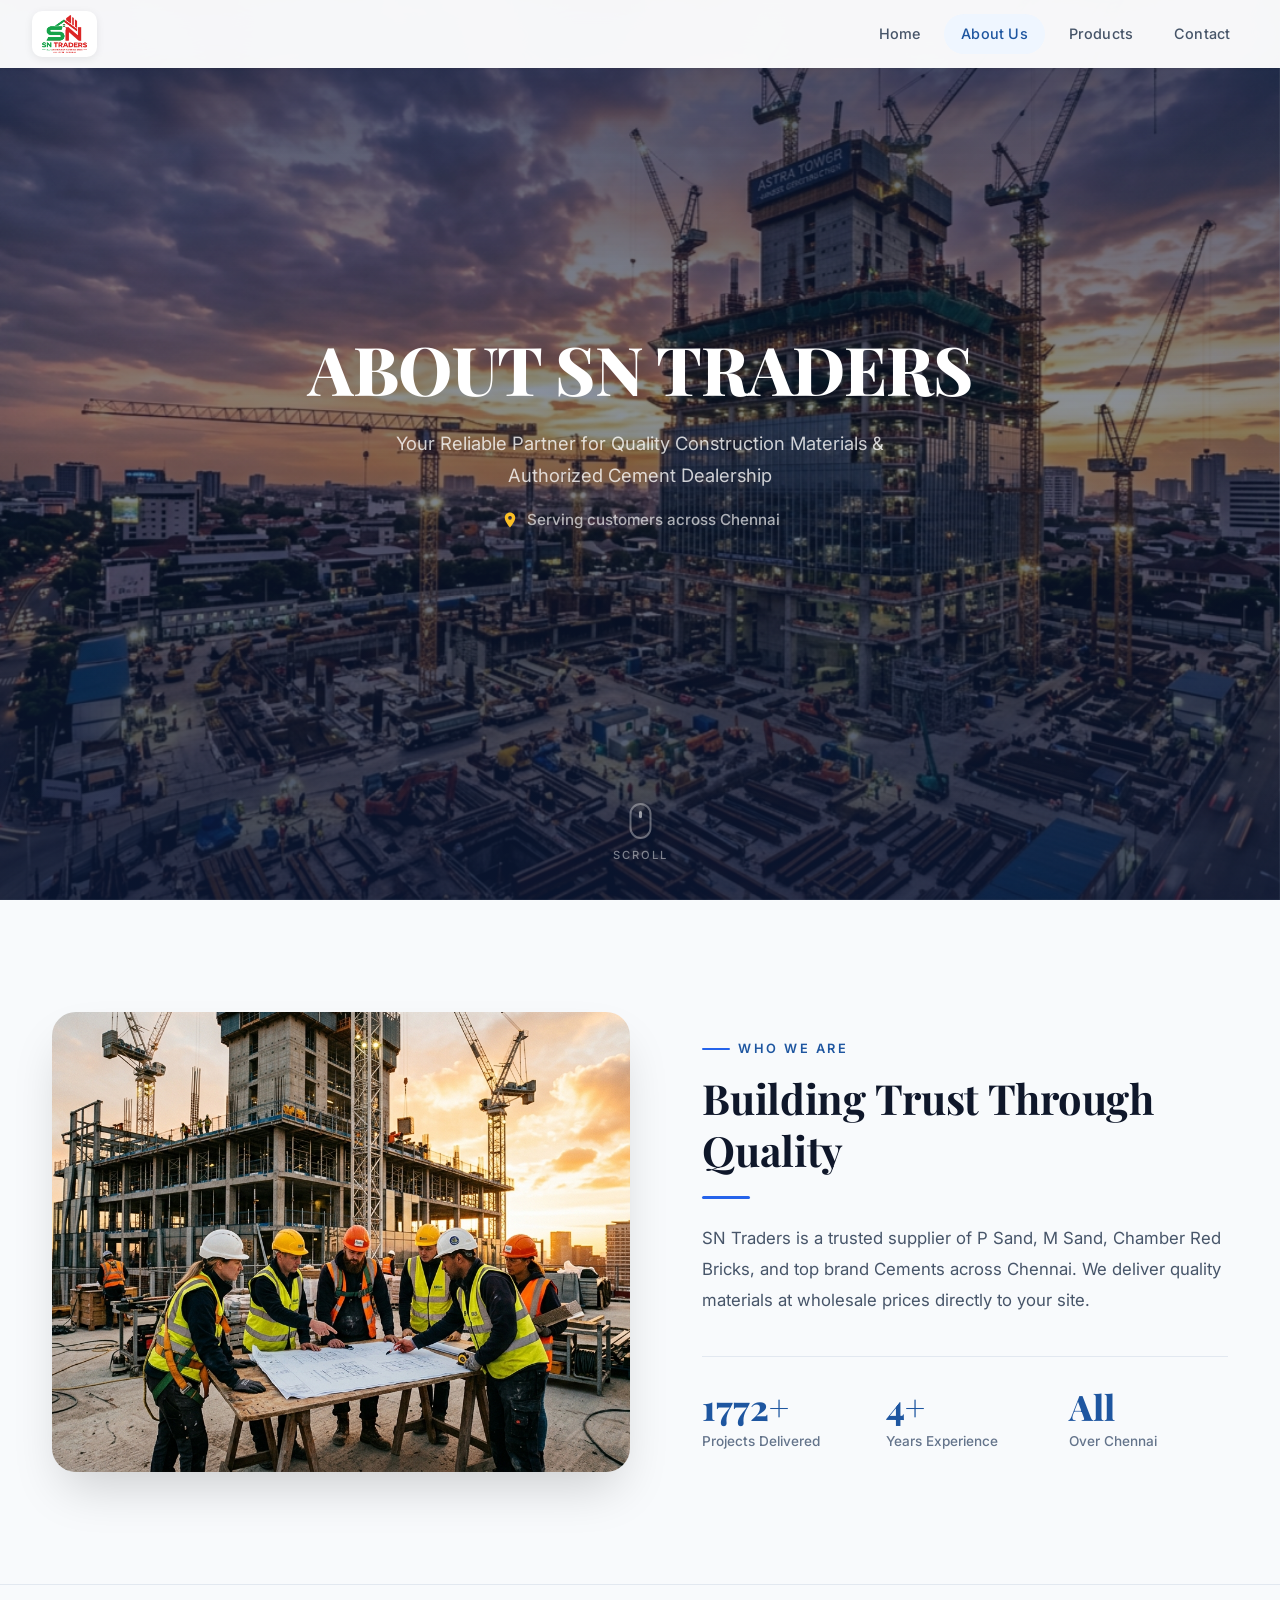
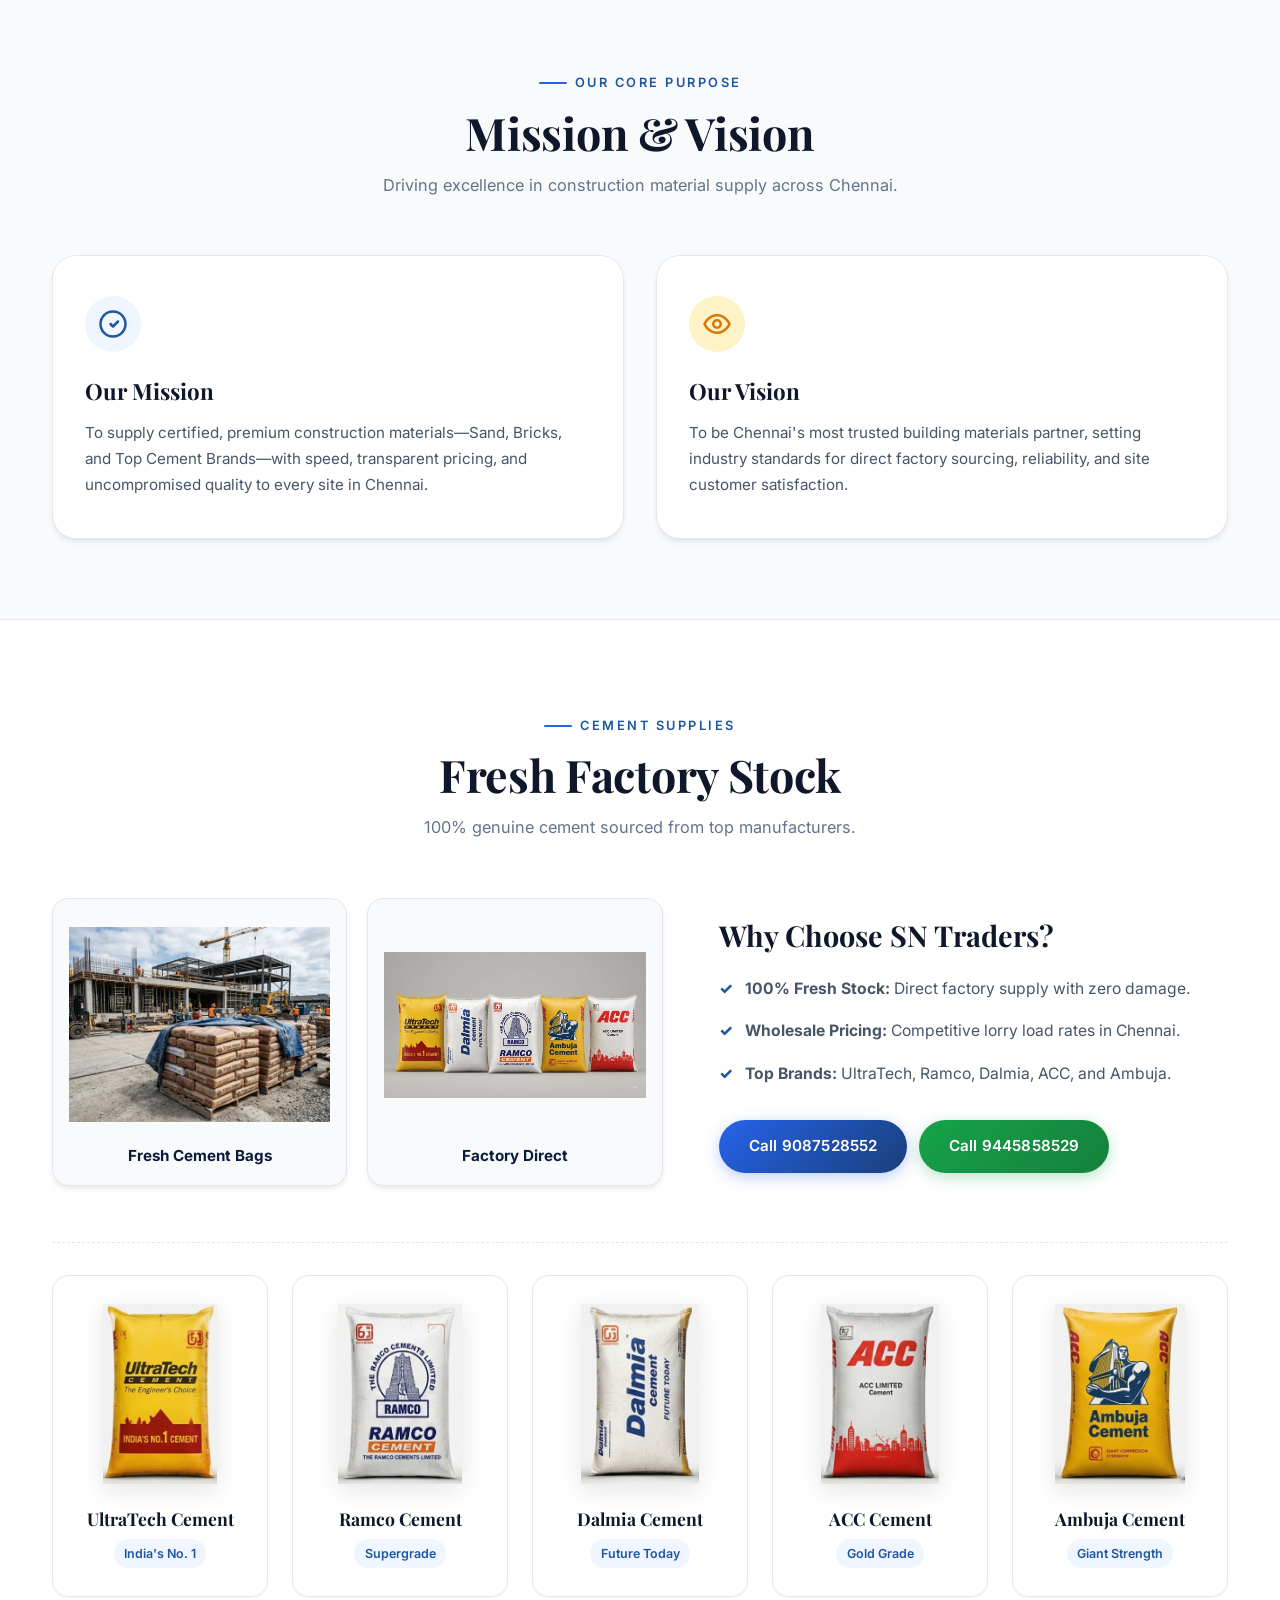
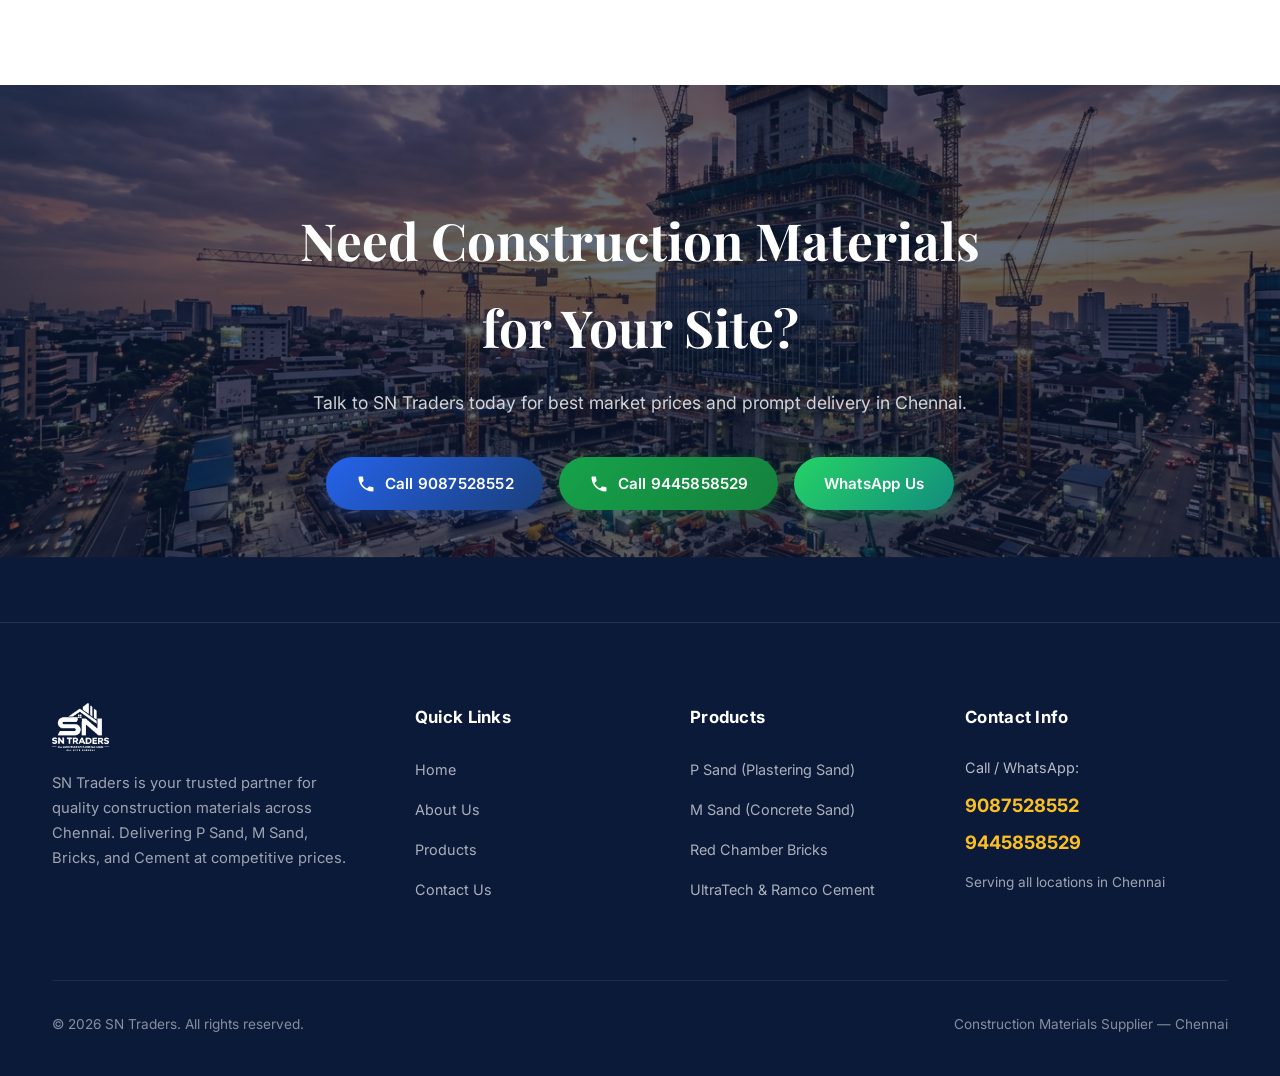
==== commit d38f3115: "CHANGE" ====
--- a/about.html
+++ b/about.html
@@ -78,8 +78,8 @@
           </p>
           <div class="about-stats reveal">
             <div class="about-stat">
-              <div class="stat-number">5000+</div>
-              <div class="stat-label">Happy Customers</div>
+              <div class="stat-number">2000+</div>
+              <div class="stat-label">Projects Delivered</div>
             </div>
             <div class="about-stat">
               <div class="stat-number">5+</div>
@@ -163,8 +163,9 @@
               <div><strong>Top Brands:</strong> UltraTech, Ramco, Dalmia, ACC, and Ambuja.</div>
             </li>
           </ul>
-          <div style="margin-top: 2rem;">
+          <div style="margin-top: 2rem; display: flex; gap: 0.75rem; flex-wrap: wrap;">
             <a href="tel:9087528552" class="btn btn-primary">Call 9087528552</a>
+            <a href="tel:9445858529" class="btn btn-green">Call 9445858529</a>
           </div>
         </div>
       </div>
@@ -227,6 +228,10 @@
           <svg viewBox="0 0 24 24" fill="currentColor"><path d="M6.62 10.79c1.44 2.83 3.76 5.14 6.59 6.59l2.2-2.2c.27-.27.67-.36 1.02-.24 1.12.37 2.33.57 3.57.57.55 0 1 .45 1 1V20c0 .55-.45 1-1 1-9.39 0-17-7.61-17-17 0-.55.45-1 1-1h3.5c.55 0 1 .45 1 1 0 1.25.2 2.45.57 3.57.11.35.03.74-.25 1.02l-2.2 2.2z"/></svg>
           Call 9087528552
         </a>
+        <a href="tel:9445858529" class="btn btn-green">
+          <svg viewBox="0 0 24 24" fill="currentColor"><path d="M6.62 10.79c1.44 2.83 3.76 5.14 6.59 6.59l2.2-2.2c.27-.27.67-.36 1.02-.24 1.12.37 2.33.57 3.57.57.55 0 1 .45 1 1V20c0 .55-.45 1-1 1-9.39 0-17-7.61-17-17 0-.55.45-1 1-1h3.5c.55 0 1 .45 1 1 0 1.25.2 2.45.57 3.57.11.35.03.74-.25 1.02l-2.2 2.2z"/></svg>
+          Call 9445858529
+        </a>
         <a href="https://wa.me/919087528552?text=Hi%20SN%20Traders%2C%20I%20want%20to%20know%20more%20about%20your%20services." class="btn btn-whatsapp" target="_blank" rel="noopener">
           WhatsApp Us
         </a>
@@ -262,8 +267,11 @@
         </div>
         <div>
           <h4 class="footer-heading">Contact Info</h4>
-          <p style="color: rgba(255,255,255,.7); font-size: .9rem; margin-bottom: .8rem;">Call / WhatsApp:</p>
-          <a href="tel:9087528552" style="font-size: 1.25rem; font-weight: 700; color: var(--yellow-400);">9087528552</a>
+          <p style="color: rgba(255,255,255,.7); font-size: .9rem; margin-bottom: .6rem;">Call / WhatsApp:</p>
+          <div style="display: flex; flex-direction: column; gap: 0.35rem;">
+            <a href="tel:9087528552" style="font-size: 1.15rem; font-weight: 700; color: var(--yellow-400);">9087528552</a>
+            <a href="tel:9445858529" style="font-size: 1.15rem; font-weight: 700; color: var(--yellow-400);">9445858529</a>
+          </div>
           <p style="color: rgba(255,255,255,.6); font-size: .85rem; margin-top: .8rem;">Serving all locations in Chennai</p>
         </div>
       </div>
--- a/style.css
+++ b/style.css
@@ -13,6 +13,11 @@
   --blue-400: #5b8dee;
   --blue-100: #dbeafe; 
   --blue-50:  #eff6ff;
+
+  --green-600: #16a34a; 
+  --green-500: #22c55e;
+  --green-100: #dcfce7;
+  --green-50:  #f0fdf4;
 
   --red-600: #c62828; 
   --red-500: #dc3545;
@@ -711,6 +716,17 @@
   margin-bottom: .35rem;
 }
 
+.btn-green {
+  background: linear-gradient(135deg, var(--green-600), #15803d);
+  color: var(--white);
+  box-shadow: 0 4px 15px rgba(22, 163, 74, 0.3);
+}
+
+.btn-green:hover {
+  transform: translateY(-3px) scale(1.02);
+  box-shadow: 0 8px 25px rgba(22, 163, 74, 0.45);
+}
+
 .stat-label {
   font-size: .85rem;
   color: var(--gray-500);
@@ -1219,6 +1235,7 @@
   .creative-contact-grid { grid-template-columns: 1fr; }
   .map-card-wrapper { grid-template-columns: 1fr; }
   .about-grid { grid-template-columns: 1fr; gap: 3rem; }
+  .about-stats { grid-template-columns: repeat(2, 1fr); }
   .footer-grid { grid-template-columns: repeat(2, 1fr); }
 }
 
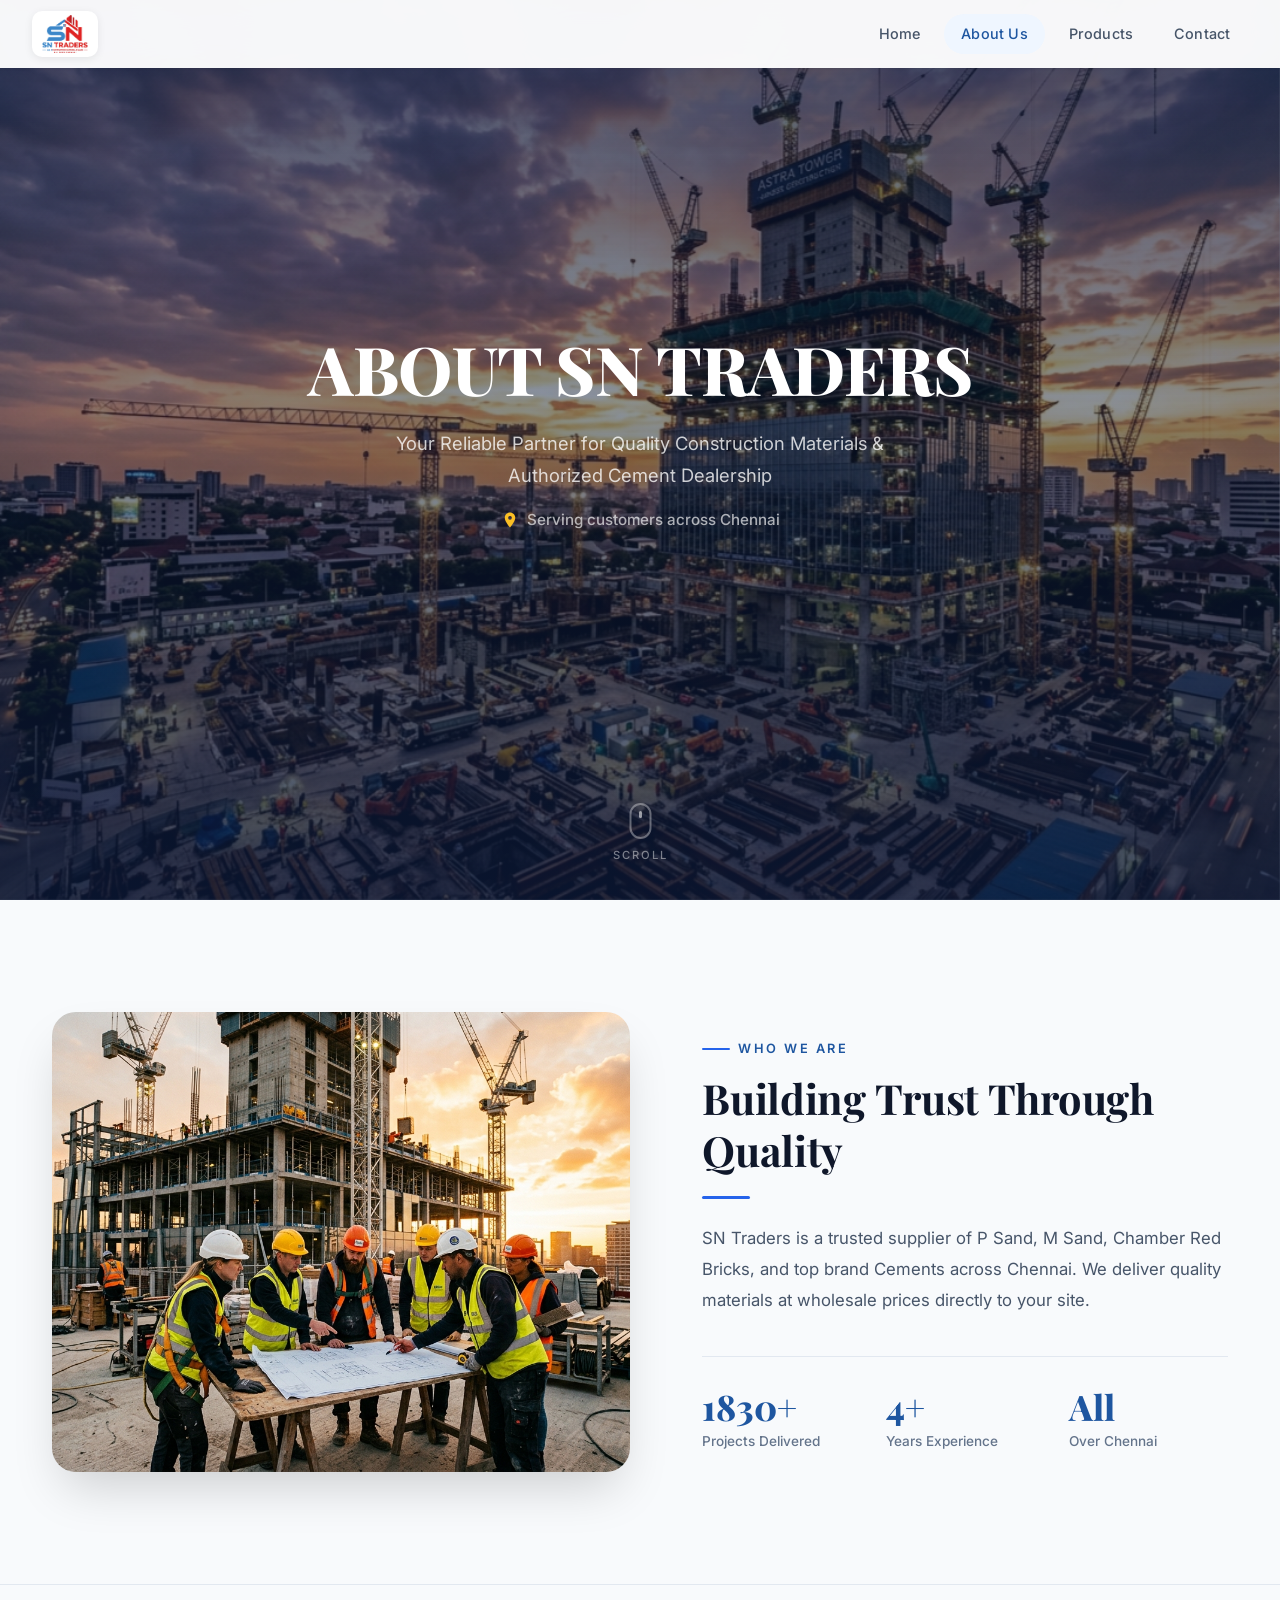
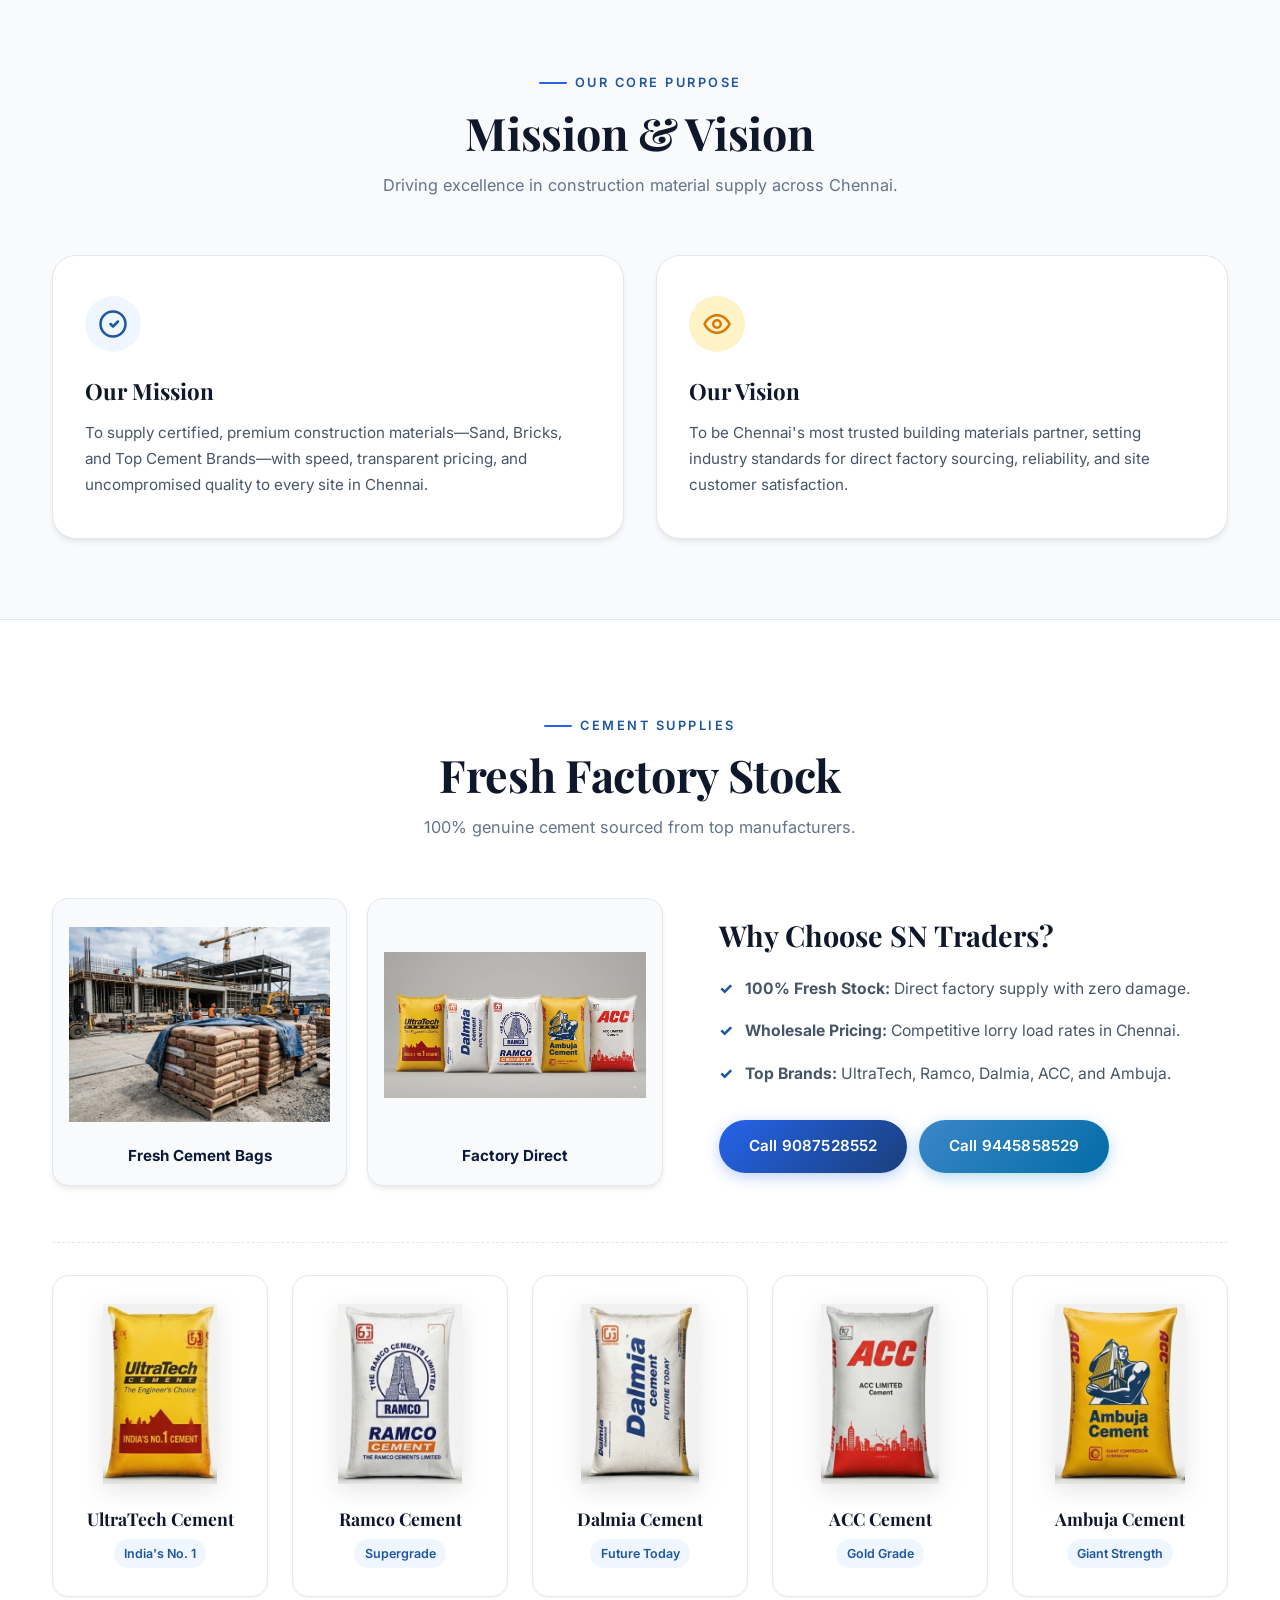
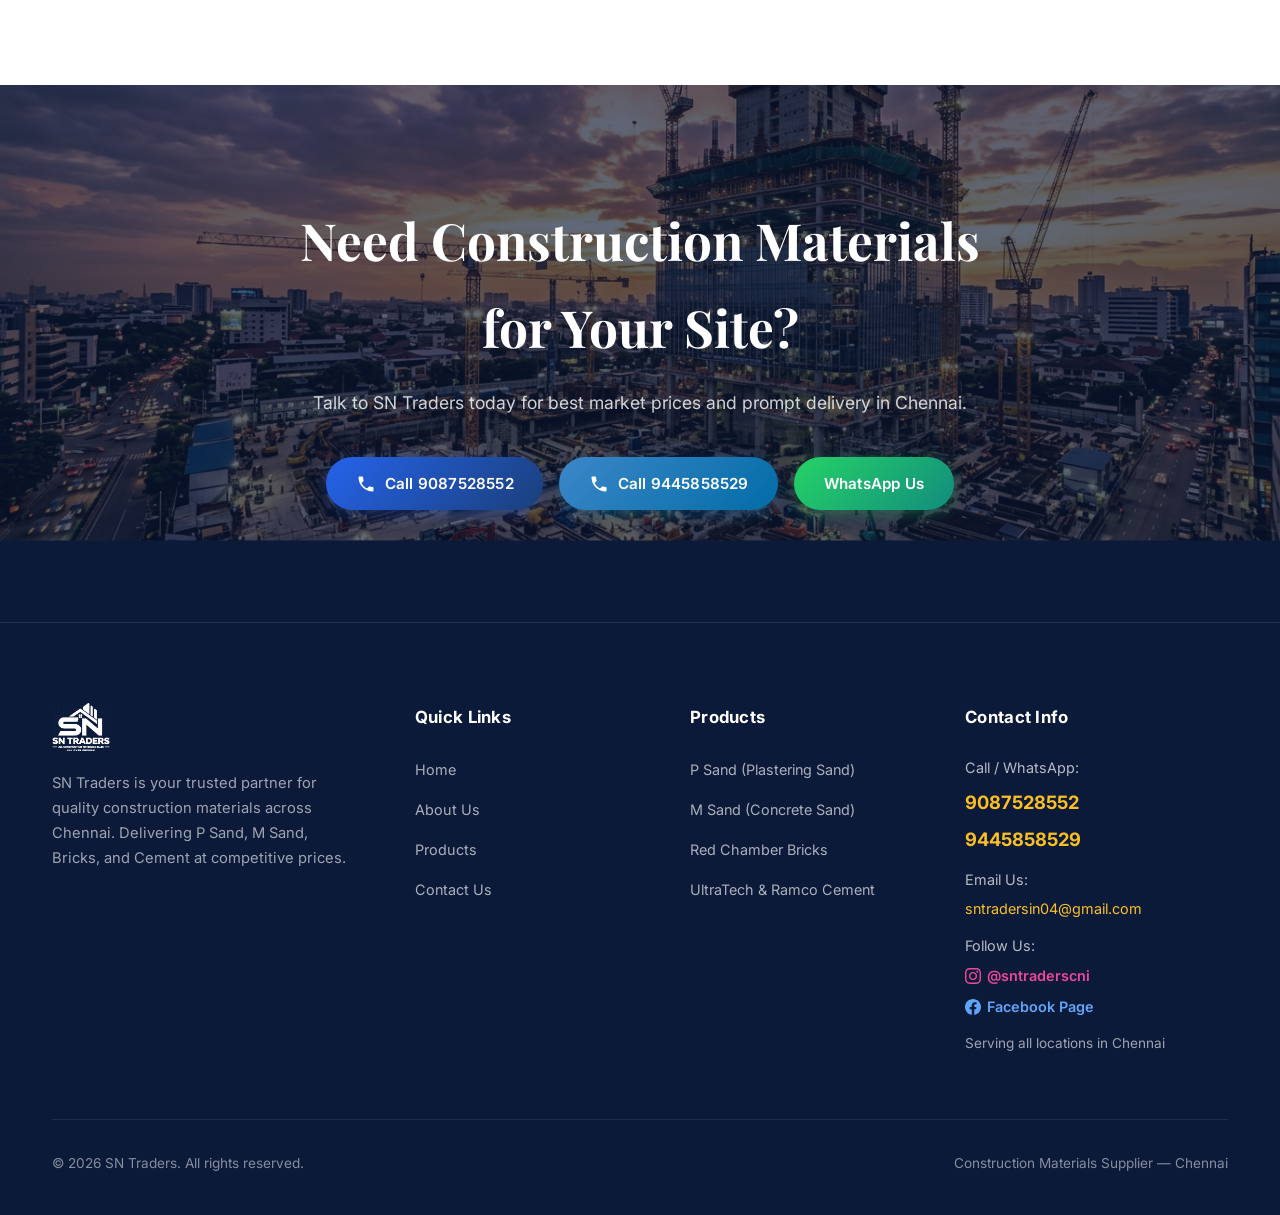
==== commit 255dbe59: "fi" ====
--- a/about.html
+++ b/about.html
@@ -267,10 +267,23 @@
         </div>
         <div>
           <h4 class="footer-heading">Contact Info</h4>
-          <p style="color: rgba(255,255,255,.7); font-size: .9rem; margin-bottom: .6rem;">Call / WhatsApp:</p>
-          <div style="display: flex; flex-direction: column; gap: 0.35rem;">
+          <p style="color: rgba(255,255,255,.7); font-size: .9rem; margin-bottom: .4rem;">Call / WhatsApp:</p>
+          <div style="display: flex; flex-direction: column; gap: 0.35rem; margin-bottom: 0.8rem;">
             <a href="tel:9087528552" style="font-size: 1.15rem; font-weight: 700; color: var(--yellow-400);">9087528552</a>
             <a href="tel:9445858529" style="font-size: 1.15rem; font-weight: 700; color: var(--yellow-400);">9445858529</a>
+          </div>
+          <p style="color: rgba(255,255,255,.7); font-size: .9rem; margin-bottom: .3rem;">Email Us:</p>
+          <a href="mailto:sntradersin04@gmail.com" style="color: var(--yellow-400); font-size: 0.9rem; word-break: break-all; display: block; margin-bottom: 0.8rem;">sntradersin04@gmail.com</a>
+          <p style="color: rgba(255,255,255,.7); font-size: .9rem; margin-bottom: .3rem;">Follow Us:</p>
+          <div style="display: flex; flex-direction: column; gap: 0.4rem; margin-bottom: 0.4rem;">
+            <a href="https://www.instagram.com/sntraderscni?stkn=MTVoZWVzMjdoejNxeA==" target="_blank" rel="noopener" style="color: #ec4899; font-weight: 600; font-size: 0.9rem; display: inline-flex; align-items: center; gap: 0.35rem;">
+              <svg width="16" height="16" viewBox="0 0 24 24" fill="currentColor"><path d="M12 2.163c3.204 0 3.584.012 4.85.07 3.252.148 4.771 1.691 4.919 4.919.058 1.265.069 1.645.069 4.849 0 3.205-.012 3.584-.069 4.849-.149 3.225-1.664 4.771-4.919 4.919-1.266.058-1.644.07-4.85.07-3.204 0-3.584-.012-4.849-.07-3.26-.149-4.771-1.699-4.919-4.92-.058-1.265-.07-1.644-.07-4.849 0-3.204.013-3.583.07-4.849.149-3.227 1.664-4.771 4.919-4.919 1.266-.057 1.645-.069 4.849-.069zm0-2.163c-3.259 0-3.667.014-4.947.072-4.358.2-6.78 2.618-6.98 6.98-.059 1.281-.073 1.689-.073 4.948 0 3.259.014 3.668.072 4.948.2 4.358 2.618 6.78 6.98 6.98 1.281.058 1.689.072 4.948.072 3.259 0 3.668-.014 4.948-.072 4.354-.2 6.782-2.618 6.979-6.98.059-1.28.073-1.689.073-4.948 0-3.259-.014-3.667-.072-4.947-.196-4.354-2.617-6.78-6.979-6.98-1.281-.059-1.69-.073-4.949-.073zm0 5.838c-3.403 0-6.162 2.759-6.162 6.162s2.759 6.163 6.162 6.163 6.162-2.759 6.162-6.163c0-3.403-2.759-6.162-6.162-6.162zm0 10.162c-2.209 0-4-1.79-4-4 0-2.209 1.791-4 4-4s4 1.791 4 4c0 2.21-1.791 4-4 4zm6.406-11.845c-.796 0-1.441.645-1.441 1.44s.645 1.44 1.441 1.44c.795 0 1.439-.645 1.439-1.44s-.644-1.44-1.439-1.44z"/></svg>
+              @sntraderscni
+            </a>
+            <a href="https://www.facebook.com/profile.php?id=61594871210640" target="_blank" rel="noopener" style="color: #60a5fa; font-weight: 600; font-size: 0.9rem; display: inline-flex; align-items: center; gap: 0.35rem;">
+              <svg width="16" height="16" viewBox="0 0 24 24" fill="currentColor"><path d="M24 12.073c0-6.627-5.373-12-12-12s-12 5.373-12 12c0 5.99 4.388 10.954 10.125 11.854v-8.385H7.078v-3.47h3.047V9.43c0-3.007 1.792-4.669 4.533-4.669 1.312 0 2.686.235 2.686.235v2.953H15.83c-1.491 0-1.956.925-1.956 1.874v2.25h3.328l-.532 3.47h-2.796v8.385C19.612 23.027 24 18.062 24 12.073z"/></svg>
+              Facebook Page
+            </a>
           </div>
           <p style="color: rgba(255,255,255,.6); font-size: .85rem; margin-top: .8rem;">Serving all locations in Chennai</p>
         </div>
--- a/style.css
+++ b/style.css
@@ -14,10 +14,11 @@
   --blue-100: #dbeafe; 
   --blue-50:  #eff6ff;
 
-  --green-600: #16a34a; 
-  --green-500: #22c55e;
-  --green-100: #dcfce7;
-  --green-50:  #f0fdf4;
+  --brand-blue: #3C87C9;
+  --green-600: #3C87C9; 
+  --green-500: #0284c7;
+  --green-100: #e0f2fe;
+  --green-50:  #f0f9ff;
 
   --red-600: #c62828; 
   --red-500: #dc3545;
@@ -349,15 +350,16 @@
 
 .hero-logo {
   width: auto;
-  height: 140px;
-  max-width: 340px;
+  height: clamp(180px, 28vh, 260px);
+  max-width: min(95%, 560px);
   object-fit: contain;
+  image-rendering: -webkit-optimize-contrast;
   margin: 0 auto 1.5rem;
-  background: rgba(255, 255, 255, 0.95);
-  padding: 0.85rem 1.75rem;
+  background: rgba(255, 255, 255, 0.96);
+  padding: 0.5rem 1.25rem;
   border-radius: var(--radius-xl);
   box-shadow: 0 12px 36px rgba(0, 0, 0, 0.35);
-  border: 1px solid rgba(255, 255, 255, 0.5);
+  border: 1px solid rgba(255, 255, 255, 0.6);
   backdrop-filter: blur(8px);
   transition: transform 0.4s var(--ease);
 }
@@ -626,7 +628,7 @@
 .trust-icon.blue { background: var(--blue-50); color: var(--blue-600); }
 .trust-icon.red { background: #fef2f2; color: var(--red-500); }
 .trust-icon.yellow { background: var(--yellow-100); color: var(--yellow-500); }
-.trust-icon.green { background: #ecfdf5; color: #059669; }
+.trust-icon.green { background: #e0f2fe; color: #3C87C9; }
 
 .trust-card h3 {
   font-size: 1rem;
@@ -717,14 +719,14 @@
 }
 
 .btn-green {
-  background: linear-gradient(135deg, var(--green-600), #15803d);
+  background: linear-gradient(135deg, var(--green-600), #026ca6);
   color: var(--white);
-  box-shadow: 0 4px 15px rgba(22, 163, 74, 0.3);
+  box-shadow: 0 4px 15px rgba(3, 137, 207, 0.3);
 }
 
 .btn-green:hover {
   transform: translateY(-3px) scale(1.02);
-  box-shadow: 0 8px 25px rgba(22, 163, 74, 0.45);
+  box-shadow: 0 8px 25px rgba(3, 137, 207, 0.45);
 }
 
 .stat-label {
@@ -977,15 +979,15 @@
 
 .creative-contact-grid {
   display: grid;
-  grid-template-columns: repeat(3, 1fr);
-  gap: 2rem;
+  grid-template-columns: repeat(auto-fit, minmax(220px, 1fr));
+  gap: 1.5rem;
   margin-bottom: 4rem;
 }
 
 .contact-card-creative {
   background: var(--white);
   border-radius: var(--radius-xl);
-  padding: 2.5rem 2rem;
+  padding: 2.25rem 1.5rem;
   border: 1px solid var(--gray-200);
   box-shadow: var(--shadow-md);
   transition: all 0.4s var(--ease);
@@ -1023,6 +1025,36 @@
   background: linear-gradient(90deg, #25D366, #128C7E);
 }
 
+.contact-card-creative.mail-card::before {
+  content: '';
+  position: absolute;
+  top: 0;
+  left: 0;
+  width: 100%;
+  height: 4px;
+  background: linear-gradient(90deg, #ea4335, #ff6b6b);
+}
+
+.contact-card-creative.insta-card::before {
+  content: '';
+  position: absolute;
+  top: 0;
+  left: 0;
+  width: 100%;
+  height: 4px;
+  background: linear-gradient(90deg, #833ab4, #fd1d1d, #fcb045);
+}
+
+.contact-card-creative.fb-card::before {
+  content: '';
+  position: absolute;
+  top: 0;
+  left: 0;
+  width: 100%;
+  height: 4px;
+  background: linear-gradient(90deg, #1877f2, #0056b3);
+}
+
 .contact-card-creative.geo-card::before {
   content: '';
   position: absolute;
@@ -1054,9 +1086,54 @@
   color: #25D366;
 }
 
+.creative-icon-wrapper.mail {
+  background: #fef2f2;
+  color: #dc2626;
+}
+
+.creative-icon-wrapper.insta {
+  background: #fdf2f8;
+  color: #e1306c;
+}
+
+.creative-icon-wrapper.fb {
+  background: #eff6ff;
+  color: #1877f2;
+}
+
 .creative-icon-wrapper.geo {
   background: var(--yellow-100);
   color: #d97706;
+}
+
+.btn-email {
+  background: #ea4335;
+  color: #ffffff !important;
+}
+
+.btn-email:hover {
+  background: #d93025;
+  box-shadow: 0 4px 14px rgba(234, 67, 53, 0.4);
+}
+
+.btn-instagram {
+  background: linear-gradient(45deg, #f09433 0%, #e6683c 25%, #dc2743 50%, #cc2366 75%, #bc1888 100%);
+  color: #ffffff !important;
+}
+
+.btn-instagram:hover {
+  opacity: 0.92;
+  box-shadow: 0 4px 14px rgba(225, 48, 108, 0.4);
+}
+
+.btn-facebook {
+  background: #1877f2;
+  color: #ffffff !important;
+}
+
+.btn-facebook:hover {
+  background: #166fe5;
+  box-shadow: 0 4px 14px rgba(24, 119, 242, 0.4);
 }
 
 .live-badge-online {
